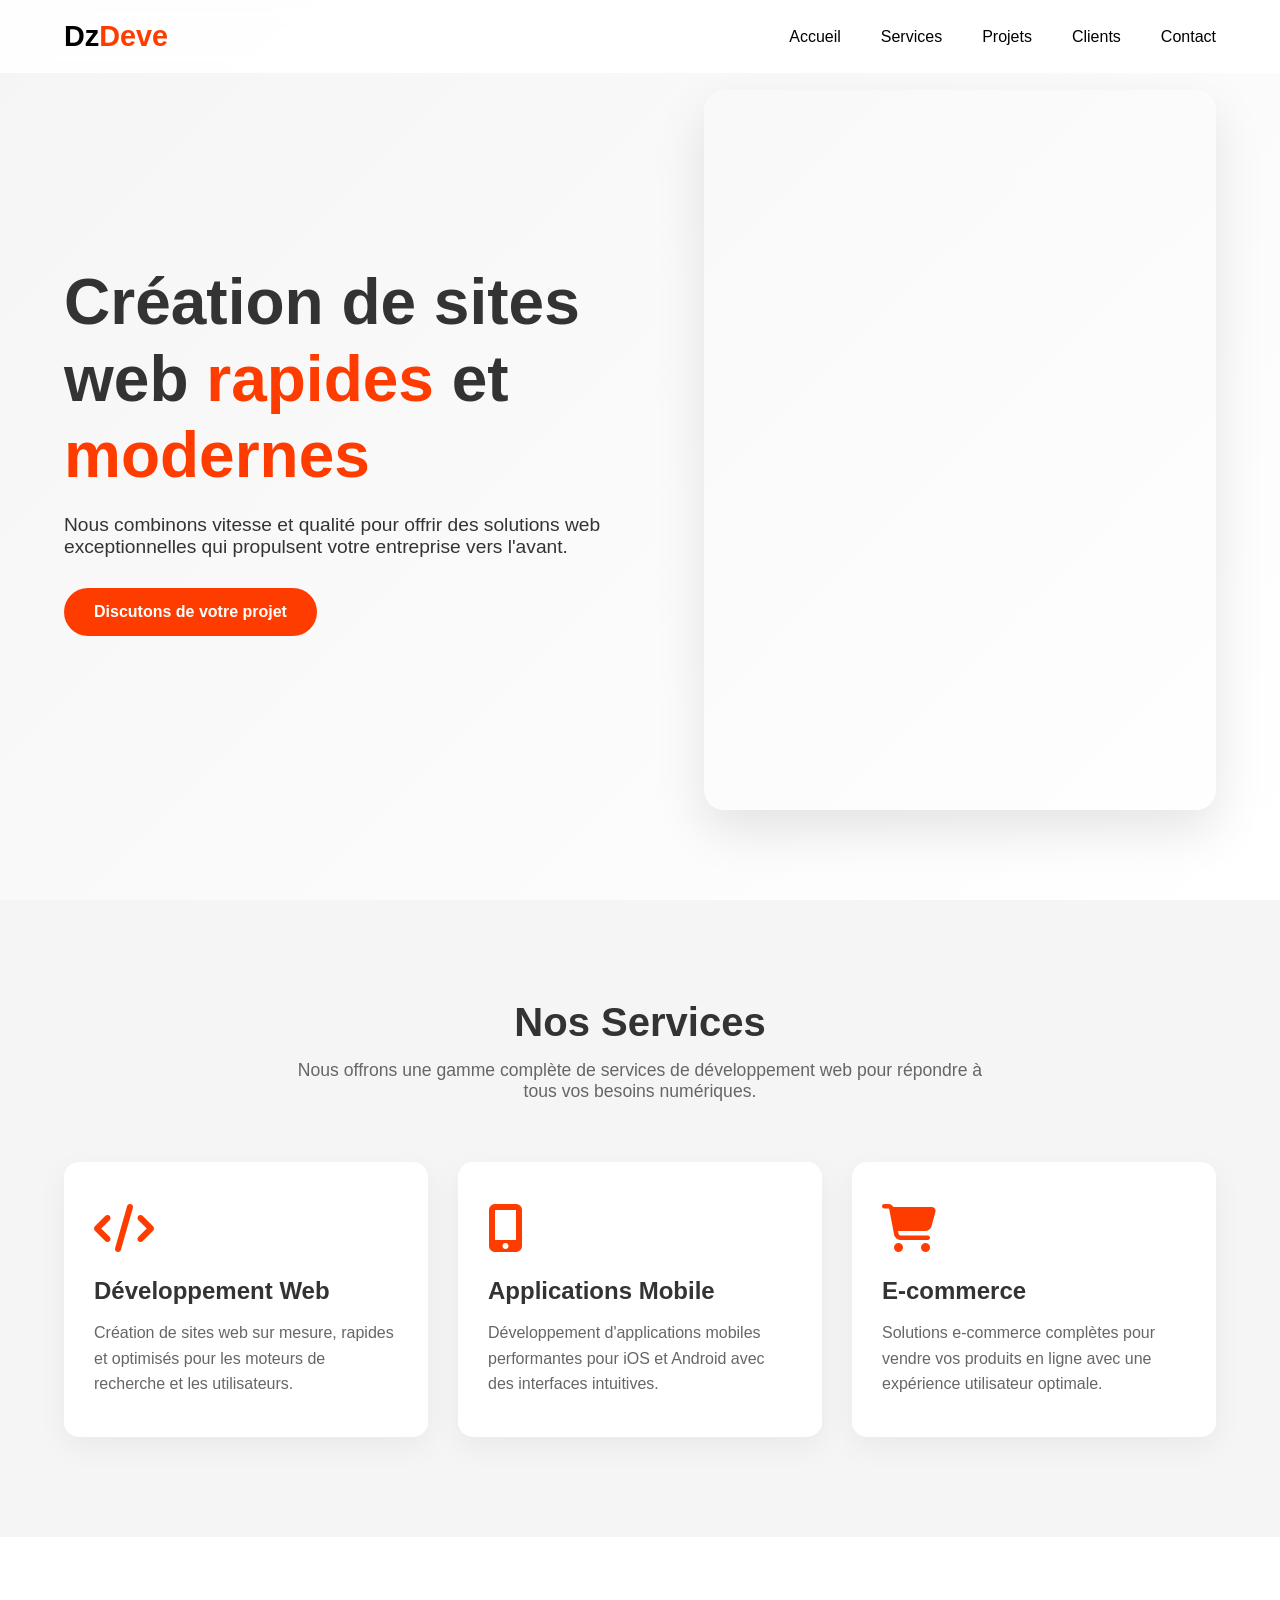
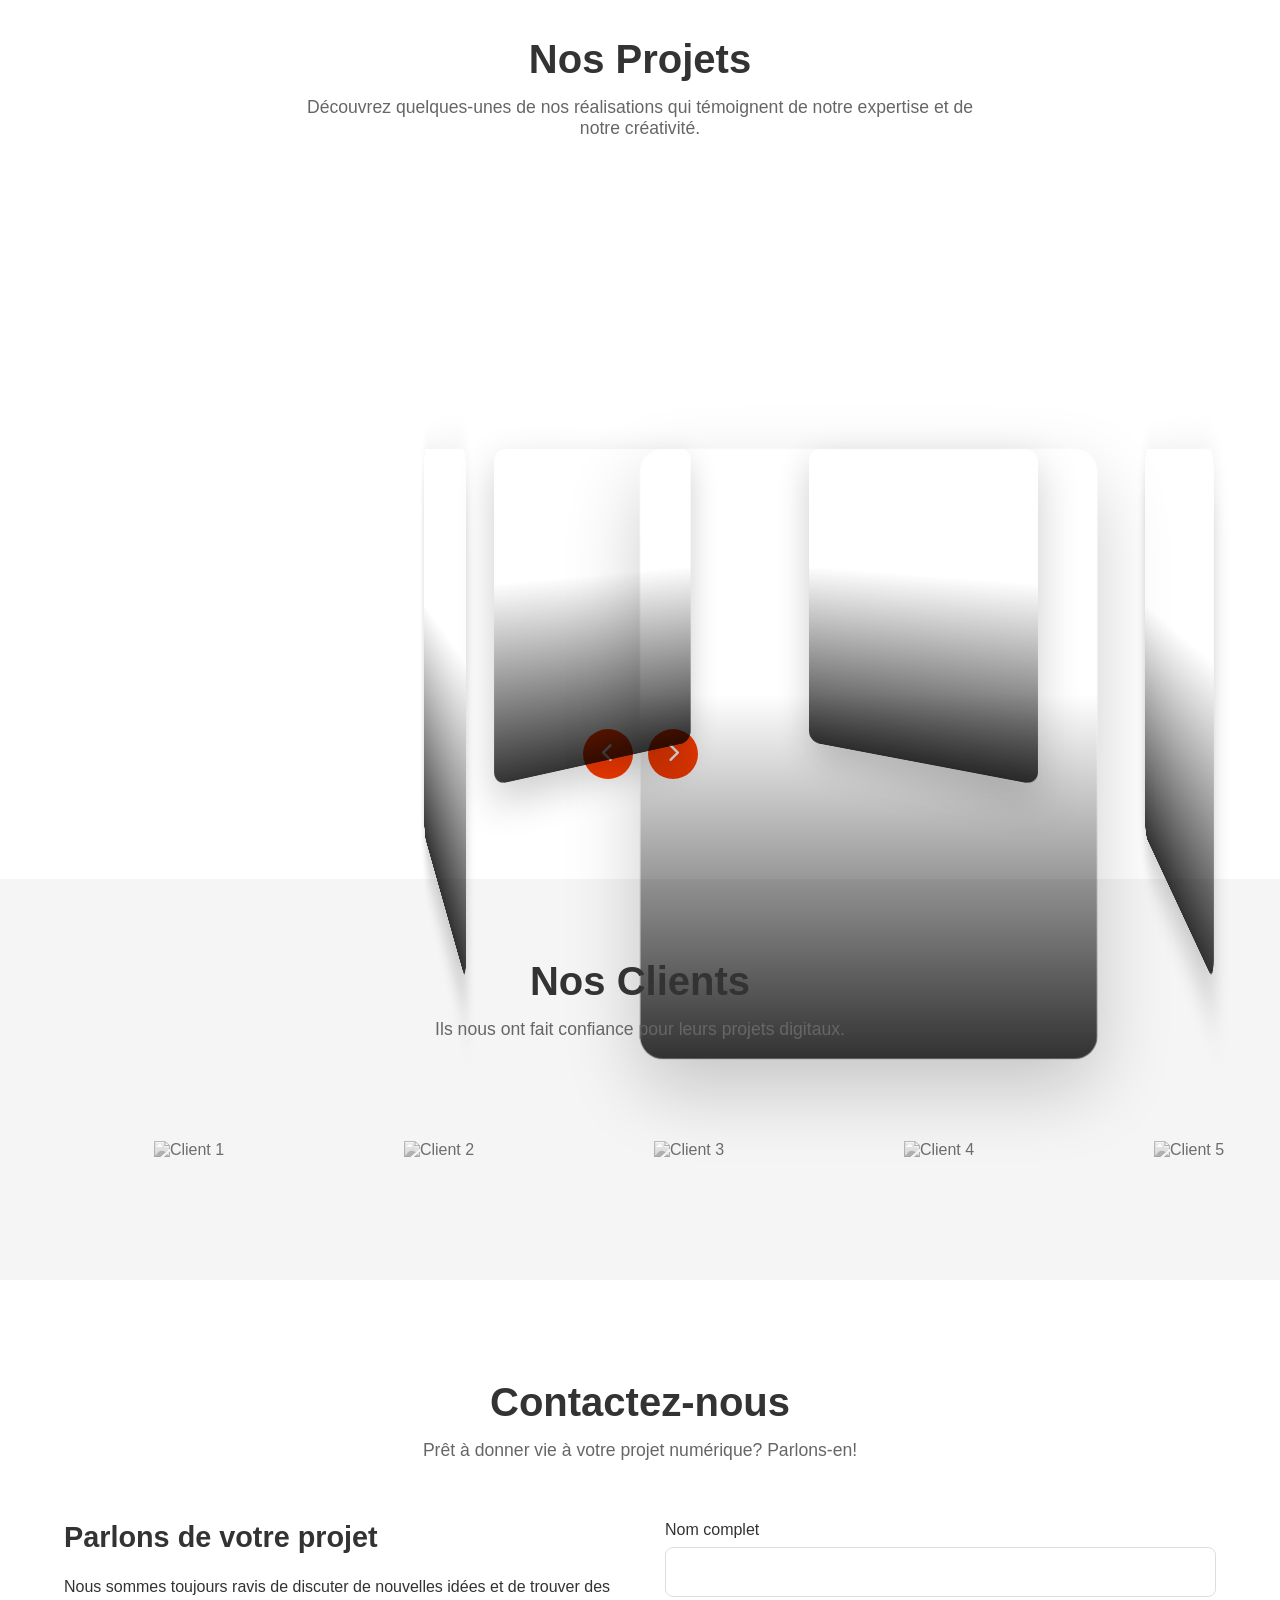
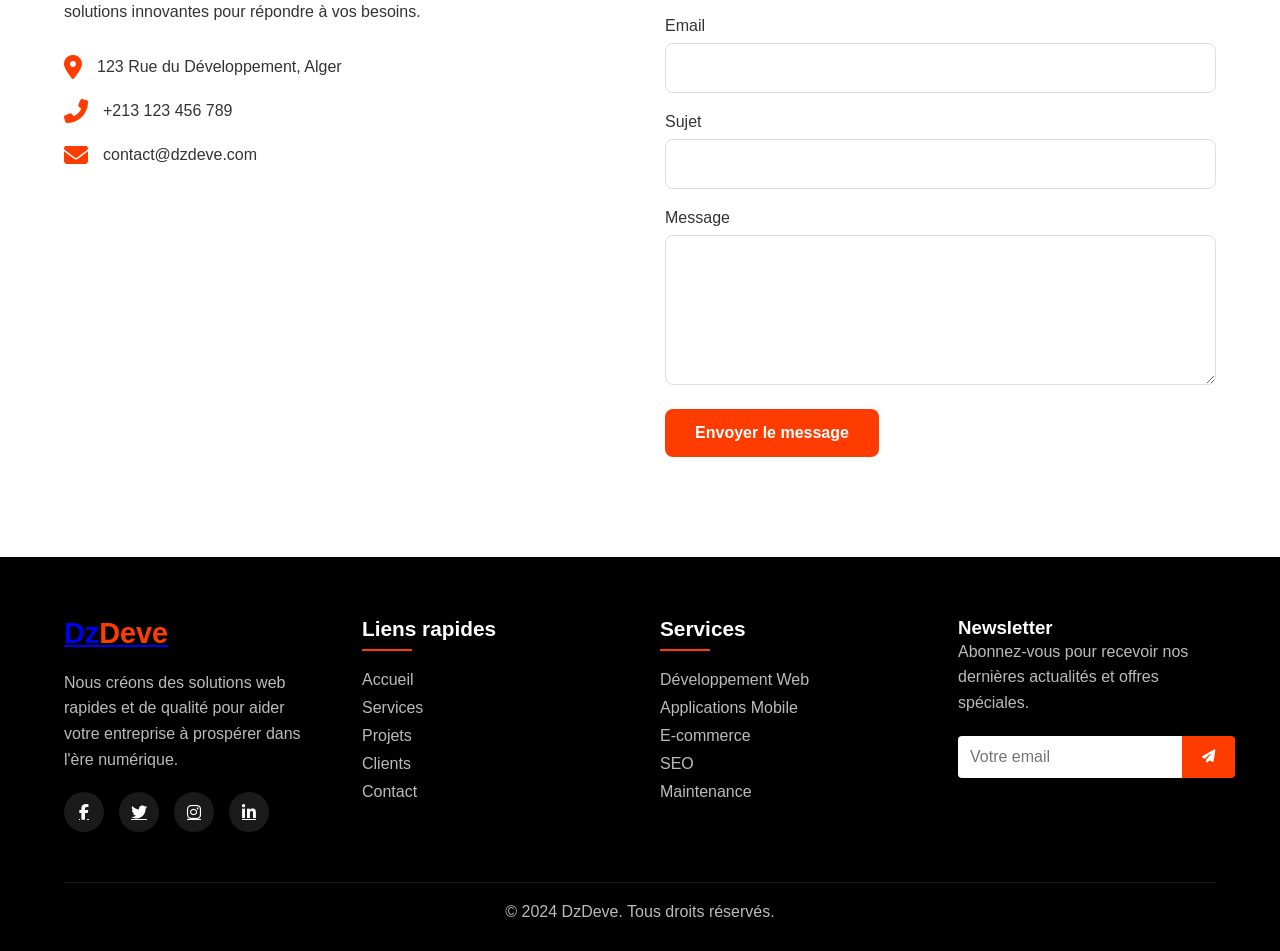
==== dzdeve.html @ a49d26cd "push" ====
<!DOCTYPE html>
<html lang="fr">
<head>
    <meta charset="UTF-8">
    <meta name="viewport" content="width=device-width, initial-scale=1.0">
    <title>DzDeve - Développement Web Haut de Gamme</title>
    <link rel="stylesheet" href="https://cdnjs.cloudflare.com/ajax/libs/font-awesome/6.4.0/css/all.min.css">
    <style>
        :root {
            --primary: #000000;
            --secondary: #ffffff;
            --accent: #ff3c00;
            --text: #333333;
            --light-gray: #f5f5f5;
        }

        * {
            margin: 0;
            padding: 0;
            box-sizing: border-box;
            font-family: 'Segoe UI', Tahoma, Geneva, Verdana, sans-serif;
        }

        body {
            overflow-x: hidden;
            color: var(--text);
        }

        /* Header */
        header {
            position: fixed;
            top: 0;
            left: 0;
            width: 100%;
            padding: 20px 5%;
            display: flex;
            justify-content: space-between;
            align-items: center;
            z-index: 1000;
            background-color: rgba(255, 255, 255, 0.9);
            backdrop-filter: blur(10px);
            transition: all 0.5s ease;
        }

        header.scrolled {
            padding: 15px 5%;
            box-shadow: 0 5px 20px rgba(0, 0, 0, 0.1);
        }

        .logo {
            display: flex;
            align-items: center;
            font-size: 1.8rem;
            font-weight: 700;
            color: var(--primary);
            text-decoration: none;
        }

        .logo span {
            color: var(--accent);
        }

        .nav-links {
            display: flex;
            gap: 40px;
        }

        .nav-links a {
            color: var(--primary);
            text-decoration: none;
            font-weight: 500;
            position: relative;
            transition: all 0.3s ease;
        }

        .nav-links a::after {
            content: '';
            position: absolute;
            bottom: -5px;
            left: 0;
            width: 0;
            height: 2px;
            background-color: var(--accent);
            transition: width 0.3s ease;
        }

        .nav-links a:hover::after {
            width: 100%;
        }

        .menu-toggle {
            display: none;
            cursor: pointer;
            font-size: 1.5rem;
        }

        /* Hero Section */
        .hero {
            height: 100vh;
            display: flex;
            align-items: center;
            padding: 0 5%;
            background: linear-gradient(135deg, #f5f5f5 0%, #ffffff 100%);
            position: relative;
            overflow: hidden;
        }

        .hero-content {
            width: 50%;
            z-index: 2;
        }

        .hero h1 {
            font-size: 4rem;
            margin-bottom: 20px;
            line-height: 1.2;
            opacity: 0;
            transform: translateY(50px);
            animation: fadeInUp 1s forwards 0.5s;
        }

        .hero h1 span {
            color: var(--accent);
        }

        .hero p {
            font-size: 1.2rem;
            margin-bottom: 30px;
            opacity: 0;
            transform: translateY(50px);
            animation: fadeInUp 1s forwards 0.8s;
        }

        .cta-button {
            display: inline-block;
            padding: 15px 30px;
            background-color: var(--accent);
            color: white;
            text-decoration: none;
            font-weight: 600;
            border-radius: 30px;
            transition: all 0.3s ease;
            opacity: 0;
            transform: translateY(50px);
            animation: fadeInUp 1s forwards 1.1s;
        }

        .cta-button:hover {
            transform: translateY(-5px);
            box-shadow: 0 10px 20px rgba(255, 60, 0, 0.3);
        }

        .hero-image {
            position: absolute;
            right: 5%;
            width: 40%;
            height: 80%;
            background-image: url('https://images.unsplash.com/photo-1551288049-bebda4e38f71?ixlib=rb-4.0.3&ixid=M3wxMjA3fDB8MHxwaG90by1wYWdlfHx8fGVufDB8fHx8fA%3D%3D&auto=format&fit=crop&w=1470&q=80');
            background-size: cover;
            background-position: center;
            border-radius: 20px;
            box-shadow: 0 20px 50px rgba(0, 0, 0, 0.1);
            opacity: 0;
            transform: translateX(100px);
            animation: fadeInRight 1s forwards 1s;
        }

        /* Services Section */
        .services {
            padding: 100px 5%;
            background-color: var(--light-gray);
        }

        .section-title {
            text-align: center;
            margin-bottom: 60px;
            opacity: 0;
            transform: translateY(50px);
            animation: fadeInUp 1s forwards;
        }

        .section-title h2 {
            font-size: 2.5rem;
            margin-bottom: 15px;
        }

        .section-title p {
            font-size: 1.1rem;
            color: #666;
            max-width: 700px;
            margin: 0 auto;
        }

        .services-grid {
            display: grid;
            grid-template-columns: repeat(auto-fit, minmax(300px, 1fr));
            gap: 30px;
        }

        .service-card {
            background-color: white;
            padding: 40px 30px;
            border-radius: 15px;
            box-shadow: 0 10px 30px rgba(0, 0, 0, 0.05);
            transition: all 0.5s ease;
            opacity: 0;
            transform: translateY(50px);
        }

        .service-card:nth-child(1) { animation: fadeInUp 1s forwards 0.2s; }
        .service-card:nth-child(2) { animation: fadeInUp 1s forwards 0.4s; }
        .service-card:nth-child(3) { animation: fadeInUp 1s forwards 0.6s; }

        .service-card:hover {
            transform: translateY(-10px);
            box-shadow: 0 15px 40px rgba(0, 0, 0, 0.1);
        }

        .service-icon {
            font-size: 3rem;
            color: var(--accent);
            margin-bottom: 20px;
        }

        .service-card h3 {
            font-size: 1.5rem;
            margin-bottom: 15px;
        }

        .service-card p {
            color: #666;
            line-height: 1.6;
        }

        /* Projects Section */
        .projects {
            padding: 100px 5%;
            background-color: white;
        }

        .carousel-container {
            position: relative;
            width: 100%;
            height: 500px;
            perspective: 1000px;
            margin: 0 auto;
        }

        .carousel {
            position: relative;
            width: 100%;
            height: 100%;
            transform-style: preserve-3d;
            transition: transform 1s;
        }

        .carousel-item {
            position: absolute;
            width: 300px;
            height: 400px;
            left: 50%;
            top: 50%;
            transform: translate(-50%, -50%);
            transition: all 0.5s ease;
            background-size: cover;
            background-position: center;
            border-radius: 15px;
            box-shadow: 0 20px 50px rgba(0, 0, 0, 0.2);
            display: flex;
            align-items: flex-end;
            overflow: hidden;
        }

        .carousel-item::before {
            content: '';
            position: absolute;
            bottom: 0;
            left: 0;
            width: 100%;
            height: 60%;
            background: linear-gradient(to top, rgba(0,0,0,0.8), transparent);
        }

        .carousel-item-content {
            padding: 20px;
            color: white;
            transform: translateY(100px);
            transition: all 0.5s ease;
            z-index: 2;
        }

        .carousel-item:hover .carousel-item-content {
            transform: translateY(0);
        }

        .carousel-item h3 {
            font-size: 1.5rem;
            margin-bottom: 10px;
        }

        .carousel-item p {
            font-size: 0.9rem;
            opacity: 0;
            transition: all 0.5s ease;
            max-height: 0;
            overflow: hidden;
        }

        .carousel-item:hover p {
            opacity: 1;
            max-height: 100px;
        }

        .carousel-nav {
            display: flex;
            justify-content: center;
            margin-top: 30px;
            gap: 15px;
        }

        .carousel-nav button {
            width: 50px;
            height: 50px;
            border-radius: 50%;
            border: none;
            background-color: var(--accent);
            color: white;
            font-size: 1.2rem;
            cursor: pointer;
            transition: all 0.3s ease;
        }

        .carousel-nav button:hover {
            transform: scale(1.1);
        }

        /* Clients Section */
        .clients {
            padding: 80px 5%;
            background-color: var(--light-gray);
            overflow: hidden;
        }

        .client-slider {
            display: flex;
            animation: slide 30s linear infinite;
            width: calc(250px * 14);
        }

        .client-slider:hover {
            animation-play-state: paused;
        }

        .client-logo {
            width: 200px;
            height: 100px;
            margin: 0 25px;
            display: flex;
            align-items: center;
            justify-content: center;
            filter: grayscale(100%);
            opacity: 0.7;
            transition: all 0.3s ease;
        }

        .client-logo:hover {
            filter: grayscale(0%);
            opacity: 1;
            transform: scale(1.1);
        }

        .client-logo img {
            max-width: 100%;
            max-height: 100%;
        }

        /* Contact Section */
        .contact {
            padding: 100px 5%;
            background-color: white;
        }

        .contact-container {
            display: grid;
            grid-template-columns: repeat(auto-fit, minmax(300px, 1fr));
            gap: 50px;
            max-width: 1200px;
            margin: 0 auto;
        }

        .contact-info {
            opacity: 0;
            transform: translateX(-50px);
            animation: fadeInLeft 1s forwards;
        }

        .contact-info h3 {
            font-size: 1.8rem;
            margin-bottom: 20px;
        }

        .contact-info p {
            margin-bottom: 30px;
            line-height: 1.6;
        }

        .contact-details {
            display: flex;
            flex-direction: column;
            gap: 20px;
        }

        .contact-detail {
            display: flex;
            align-items: center;
            gap: 15px;
        }

        .contact-detail i {
            font-size: 1.5rem;
            color: var(--accent);
        }

        .contact-form {
            opacity: 0;
            transform: translateX(50px);
            animation: fadeInRight 1s forwards;
        }

        .form-group {
            margin-bottom: 20px;
        }

        .form-group label {
            display: block;
            margin-bottom: 8px;
            font-weight: 500;
        }

        .form-group input,
        .form-group textarea {
            width: 100%;
            padding: 15px;
            border: 1px solid #ddd;
            border-radius: 8px;
            font-size: 1rem;
            transition: all 0.3s ease;
        }

        .form-group input:focus,
        .form-group textarea:focus {
            border-color: var(--accent);
            outline: none;
            box-shadow: 0 0 0 3px rgba(255, 60, 0, 0.1);
        }

        .form-group textarea {
            resize: vertical;
            min-height: 150px;
        }

        .submit-btn {
            background-color: var(--accent);
            color: white;
            border: none;
            padding: 15px 30px;
            font-size: 1rem;
            font-weight: 600;
            border-radius: 8px;
            cursor: pointer;
            transition: all 0.3s ease;
        }

        .submit-btn:hover {
            background-color: #e03500;
            transform: translateY(-3px);
            box-shadow: 0 10px 20px rgba(255, 60, 0, 0.2);
        }

        /* Footer */
        footer {
            background-color: var(--primary);
            color: white;
            padding: 60px 5% 30px;
        }

        .footer-container {
            display: grid;
            grid-template-columns: repeat(auto-fit, minmax(200px, 1fr));
            gap: 40px;
            max-width: 1200px;
            margin: 0 auto;
        }

        .footer-logo {
            font-size: 1.8rem;
            font-weight: 700;
            margin-bottom: 20px;
            display: inline-block;
        }

        .footer-logo span {
            color: var(--accent);
        }

        .footer-about p {
            margin-bottom: 20px;
            line-height: 1.6;
            color: #bbb;
        }

        .social-links {
            display: flex;
            gap: 15px;
        }

        .social-links a {
            display: flex;
            align-items: center;
            justify-content: center;
            width: 40px;
            height: 40px;
            border-radius: 50%;
            background-color: rgba(255, 255, 255, 0.1);
            color: white;
            transition: all 0.3s ease;
        }

        .social-links a:hover {
            background-color: var(--accent);
            transform: translateY(-5px);
        }

        .footer-links h3 {
            font-size: 1.3rem;
            margin-bottom: 20px;
            position: relative;
            padding-bottom: 10px;
        }

        .footer-links h3::after {
            content: '';
            position: absolute;
            bottom: 0;
            left: 0;
            width: 50px;
            height: 2px;
            background-color: var(--accent);
        }

        .footer-links ul {
            list-style: none;
        }

        .footer-links li {
            margin-bottom: 10px;
        }

        .footer-links a {
            color: #bbb;
            text-decoration: none;
            transition: all 0.3s ease;
        }

        .footer-links a:hover {
            color: var(--accent);
            padding-left: 5px;
        }

        .footer-newsletter p {
            color: #bbb;
            margin-bottom: 20px;
            line-height: 1.6;
        }

        .newsletter-form {
            display: flex;
        }

        .newsletter-form input {
            flex: 1;
            padding: 12px;
            border: none;
            border-radius: 4px 0 0 4px;
            font-size: 1rem;
        }

        .newsletter-form button {
            padding: 0 20px;
            background-color: var(--accent);
            color: white;
            border: none;
            border-radius: 0 4px 4px 0;
            cursor: pointer;
            transition: all 0.3s ease;
        }

        .newsletter-form button:hover {
            background-color: #e03500;
        }

        .copyright {
            text-align: center;
            margin-top: 50px;
            padding-top: 20px;
            border-top: 1px solid rgba(255, 255, 255, 0.1);
            color: #bbb;
        }

        /* Animations */
        @keyframes fadeInUp {
            from {
                opacity: 0;
                transform: translateY(50px);
            }
            to {
                opacity: 1;
                transform: translateY(0);
            }
        }

        @keyframes fadeInLeft {
            from {
                opacity: 0;
                transform: translateX(-50px);
            }
            to {
                opacity: 1;
                transform: translateX(0);
            }
        }

        @keyframes fadeInRight {
            from {
                opacity: 0;
                transform: translateX(50px);
            }
            to {
                opacity: 1;
                transform: translateX(0);
            }
        }

        @keyframes slide {
            0% {
                transform: translateX(0);
            }
            100% {
                transform: translateX(calc(-250px * 7));
            }
        }

        /* Responsive */
        @media (max-width: 992px) {
            .hero-content {
                width: 60%;
            }

            .hero-image {
                width: 35%;
            }

            .hero h1 {
                font-size: 3rem;
            }
        }

        @media (max-width: 768px) {
            .menu-toggle {
                display: block;
            }

            .nav-links {
                position: fixed;
                top: 80px;
                left: -100%;
                width: 100%;
                height: calc(100vh - 80px);
                background-color: white;
                flex-direction: column;
                align-items: center;
                justify-content: center;
                gap: 30px;
                transition: all 0.5s ease;
            }

            .nav-links.active {
                left: 0;
            }

            .hero {
                flex-direction: column;
                text-align: center;
                padding-top: 120px;
            }

            .hero-content {
                width: 100%;
                margin-bottom: 50px;
            }

            .hero-image {
                position: relative;
                right: auto;
                width: 100%;
                height: 300px;
            }

            .hero h1 {
                font-size: 2.5rem;
            }

            .carousel-container {
                height: 400px;
            }

            .carousel-item {
                width: 250px;
                height: 350px;
            }
        }

        @media (max-width: 576px) {
            .hero h1 {
                font-size: 2rem;
            }

            .section-title h2 {
                font-size: 2rem;
            }

            .carousel-container {
                height: 350px;
            }

            .carousel-item {
                width: 200px;
                height: 300px;
            }
        }
    </style>
</head>
<body>
    <!-- Header -->
    <header id="header">
        <a href="#" class="logo">Dz<span>Deve</span></a>
        <div class="menu-toggle">
            <i class="fas fa-bars"></i>
        </div>
        <nav class="nav-links">
            <a href="#home">Accueil</a>
            <a href="#services">Services</a>
            <a href="#projects">Projets</a>
            <a href="#clients">Clients</a>
            <a href="#contact">Contact</a>
        </nav>
    </header>

    <!-- Hero Section -->
    <section class="hero" id="home">
        <div class="hero-content">
            <h1>Création de sites web <span>rapides</span> et <span>modernes</span></h1>
            <p>Nous combinons vitesse et qualité pour offrir des solutions web exceptionnelles qui propulsent votre entreprise vers l'avant.</p>
            <a href="#contact" class="cta-button">Discutons de votre projet</a>
        </div>
        <div class="hero-image"></div>
    </section>

    <!-- Services Section -->
    <section class="services" id="services">
        <div class="section-title">
            <h2>Nos Services</h2>
            <p>Nous offrons une gamme complète de services de développement web pour répondre à tous vos besoins numériques.</p>
        </div>
        <div class="services-grid">
            <div class="service-card">
                <div class="service-icon">
                    <i class="fas fa-code"></i>
                </div>
                <h3>Développement Web</h3>
                <p>Création de sites web sur mesure, rapides et optimisés pour les moteurs de recherche et les utilisateurs.</p>
            </div>
            <div class="service-card">
                <div class="service-icon">
                    <i class="fas fa-mobile-alt"></i>
                </div>
                <h3>Applications Mobile</h3>
                <p>Développement d'applications mobiles performantes pour iOS et Android avec des interfaces intuitives.</p>
            </div>
            <div class="service-card">
                <div class="service-icon">
                    <i class="fas fa-shopping-cart"></i>
                </div>
                <h3>E-commerce</h3>
                <p>Solutions e-commerce complètes pour vendre vos produits en ligne avec une expérience utilisateur optimale.</p>
            </div>
        </div>
    </section>

    <!-- Projects Section -->
    <section class="projects" id="projects">
        <div class="section-title">
            <h2>Nos Projets</h2>
            <p>Découvrez quelques-unes de nos réalisations qui témoignent de notre expertise et de notre créativité.</p>
        </div>
        <div class="carousel-container">
            <div class="carousel" id="carousel">
                <div class="carousel-item" style="background-image: url('https://images.unsplash.com/photo-1547658719-da2b51169166?ixlib=rb-4.0.3&ixid=M3wxMjA3fDB8MHxwaG90by1wYWdlfHx8fGVufDB8fHx8fA%3D%3D&auto=format&fit=crop&w=1064&q=80');">
                    <div class="carousel-item-content">
                        <h3>Plateforme E-learning</h3>
                        <p>Une solution complète pour la formation en ligne avec des fonctionnalités avancées de suivi et d'interaction.</p>
                    </div>
                </div>
                <div class="carousel-item" style="background-image: url('https://images.unsplash.com/photo-1551434678-e076c223a692?ixlib=rb-4.0.3&ixid=M3wxMjA3fDB8MHxwaG90by1wYWdlfHx8fGVufDB8fHx8fA%3D%3D&auto=format&fit=crop&w=1470&q=80');">
                    <div class="carousel-item-content">
                        <h3>Application de Gestion</h3>
                        <p>Système de gestion d'entreprise complet avec tableau de bord analytique en temps réel.</p>
                    </div>
                </div>
                <div class="carousel-item" style="background-image: url('https://images.unsplash.com/photo-1467232004584-a241de8bcf5d?ixlib=rb-4.0.3&ixid=M3wxMjA3fDB8MHxwaG90by1wYWdlfHx8fGVufDB8fHx8fA%3D%3D&auto=format&fit=crop&w=1469&q=80');">
                    <div class="carousel-item-content">
                        <h3>Site E-commerce</h3>
                        <p>Boutique en ligne haute performance avec système de paiement sécurisé et gestion des stocks.</p>
                    </div>
                </div>
                <div class="carousel-item" style="background-image: url('https://images.unsplash.com/photo-1559028012-481c04fa702d?ixlib=rb-4.0.3&ixid=M3wxMjA3fDB8MHxwaG90by1wYWdlfHx8fGVufDB8fHx8fA%3D%3D&auto=format&fit=crop&w=1136&q=80');">
                    <div class="carousel-item-content">
                        <h3>Portfolio Artistique</h3>
                        <p>Galerie en ligne interactive pour présenter des œuvres d'art avec une expérience utilisateur immersive.</p>
                    </div>
                </div>
                <div class="carousel-item" style="background-image: url('https://images.unsplash.com/photo-1522071820081-009f0129c71c?ixlib=rb-4.0.3&ixid=M3wxMjA3fDB8MHxwaG90by1wYWdlfHx8fGVufDB8fHx8fA%3D%3D&auto=format&fit=crop&w=1470&q=80');">
                    <div class="carousel-item-content">
                        <h3>Site Corporate</h3>
                        <p>Présentation professionnelle d'une entreprise avec mise en avant des services et des réalisations.</p>
                    </div>
                </div>
            </div>
        </div>
        <div class="carousel-nav">
            <button id="prev-btn"><i class="fas fa-chevron-left"></i></button>
            <button id="next-btn"><i class="fas fa-chevron-right"></i></button>
        </div>
    </section>

    <!-- Clients Section -->
    <section class="clients" id="clients">
        <div class="section-title">
            <h2>Nos Clients</h2>
            <p>Ils nous ont fait confiance pour leurs projets digitaux.</p>
        </div>
        <div class="client-slider">
            <div class="client-logo">
                <img src="https://via.placeholder.com/150x60?text=Client+1" alt="Client 1">
            </div>
            <div class="client-logo">
                <img src="https://via.placeholder.com/150x60?text=Client+2" alt="Client 2">
            </div>
            <div class="client-logo">
                <img src="https://via.placeholder.com/150x60?text=Client+3" alt="Client 3">
            </div>
            <div class="client-logo">
                <img src="https://via.placeholder.com/150x60?text=Client+4" alt="Client 4">
            </div>
            <div class="client-logo">
                <img src="https://via.placeholder.com/150x60?text=Client+5" alt="Client 5">
            </div>
            <div class="client-logo">
                <img src="https://via.placeholder.com/150x60?text=Client+6" alt="Client 6">
            </div>
            <div class="client-logo">
                <img src="https://via.placeholder.com/150x60?text=Client+7" alt="Client 7">
            </div>
            <div class="client-logo">
                <img src="https://via.placeholder.com/150x60?text=Client+8" alt="Client 8">
            </div>
            <div class="client-logo">
                <img src="https://via.placeholder.com/150x60?text=Client+9" alt="Client 9">
            </div>
            <div class="client-logo">
                <img src="https://via.placeholder.com/150x60?text=Client+10" alt="Client 10">
            </div>
            <div class="client-logo">
                <img src="https://via.placeholder.com/150x60?text=Client+11" alt="Client 11">
            </div>
            <div class="client-logo">
                <img src="https://via.placeholder.com/150x60?text=Client+12" alt="Client 12">
            </div>
            <div class="client-logo">
                <img src="https://via.placeholder.com/150x60?text=Client+13" alt="Client 13">
            </div>
            <div class="client-logo">
                <img src="https://via.placeholder.com/150x60?text=Client+14" alt="Client 14">
            </div>
        </div>
    </section>

    <!-- Contact Section -->
    <section class="contact" id="contact">
        <div class="section-title">
            <h2>Contactez-nous</h2>
            <p>Prêt à donner vie à votre projet numérique? Parlons-en!</p>
        </div>
        <div class="contact-container">
            <div class="contact-info">
                <h3>Parlons de votre projet</h3>
                <p>Nous sommes toujours ravis de discuter de nouvelles idées et de trouver des solutions innovantes pour répondre à vos besoins.</p>
                <div class="contact-details">
                    <div class="contact-detail">
                        <i class="fas fa-map-marker-alt"></i>
                        <span>123 Rue du Développement, Alger</span>
                    </div>
                    <div class="contact-detail">
                        <i class="fas fa-phone-alt"></i>
                        <span>+213 123 456 789</span>
                    </div>
                    <div class="contact-detail">
                        <i class="fas fa-envelope"></i>
                        <span>contact@dzdeve.com</span>
                    </div>
                </div>
            </div>
            <div class="contact-form">
                <form>
                    <div class="form-group">
                        <label for="name">Nom complet</label>
                        <input type="text" id="name" required>
                    </div>
                    <div class="form-group">
                        <label for="email">Email</label>
                        <input type="email" id="email" required>
                    </div>
                    <div class="form-group">
                        <label for="subject">Sujet</label>
                        <input type="text" id="subject" required>
                    </div>
                    <div class="form-group">
                        <label for="message">Message</label>
                        <textarea id="message" required></textarea>
                    </div>
                    <button type="submit" class="submit-btn">Envoyer le message</button>
                </form>
            </div>
        </div>
    </section>

    <!-- Footer -->
    <footer>
        <div class="footer-container">
            <div class="footer-about">
                <a href="#" class="footer-logo">Dz<span>Deve</span></a>
                <p>Nous créons des solutions web rapides et de qualité pour aider votre entreprise à prospérer dans l'ère numérique.</p>
                <div class="social-links">
                    <a href="#"><i class="fab fa-facebook-f"></i></a>
                    <a href="#"><i class="fab fa-twitter"></i></a>
                    <a href="#"><i class="fab fa-instagram"></i></a>
                    <a href="#"><i class="fab fa-linkedin-in"></i></a>
                </div>
            </div>
            <div class="footer-links">
                <h3>Liens rapides</h3>
                <ul>
                    <li><a href="#home">Accueil</a></li>
                    <li><a href="#services">Services</a></li>
                    <li><a href="#projects">Projets</a></li>
                    <li><a href="#clients">Clients</a></li>
                    <li><a href="#contact">Contact</a></li>
                </ul>
            </div>
            <div class="footer-links">
                <h3>Services</h3>
                <ul>
                    <li><a href="#">Développement Web</a></li>
                    <li><a href="#">Applications Mobile</a></li>
                    <li><a href="#">E-commerce</a></li>
                    <li><a href="#">SEO</a></li>
                    <li><a href="#">Maintenance</a></li>
                </ul>
            </div>
            <div class="footer-newsletter">
                <h3>Newsletter</h3>
                <p>Abonnez-vous pour recevoir nos dernières actualités et offres spéciales.</p>
                <form class="newsletter-form">
                    <input type="email" placeholder="Votre email">
                    <button type="submit"><i class="fas fa-paper-plane"></i></button>
                </form>
            </div>
        </div>
        <div class="copyright">
            <p>&copy; 2024 DzDeve. Tous droits réservés.</p>
        </div>
    </footer>

    <script>
        // Header scroll effect
        window.addEventListener('scroll', function() {
            const header = document.getElementById('header');
            if (window.scrollY > 50) {
                header.classList.add('scrolled');
            } else {
                header.classList.remove('scrolled');
            }
        });

        // Mobile menu toggle
        const menuToggle = document.querySelector('.menu-toggle');
        const navLinks = document.querySelector('.nav-links');

        menuToggle.addEventListener('click', function() {
            navLinks.classList.toggle('active');
        });

        // Close mobile menu when clicking a link
        document.querySelectorAll('.nav-links a').forEach(link => {
            link.addEventListener('click', function() {
                navLinks.classList.remove('active');
            });
        });

        // Carousel functionality
        const carousel = document.getElementById('carousel');
        const prevBtn = document.getElementById('prev-btn');
        const nextBtn = document.getElementById('next-btn');
        const items = document.querySelectorAll('.carousel-item');
        
        let currentIndex = 0;
        const itemCount = items.length;
        const theta = 360 / itemCount;
        
        function setupCarousel() {
            const radius = Math.round((250) / Math.tan(Math.PI / itemCount));
            
            for (let i = 0; i < itemCount; i++) {
                const item = items[i];
                const angle = theta * i;
                
                item.style.transform = `rotateY(${angle}deg) translateZ(${radius}px)`;
            }
        }
        
        function rotateCarousel(direction) {
            if (direction === 'next') {
                currentIndex++;
            } else {
                currentIndex--;
            }
            
            carousel.style.transform = `rotateY(${currentIndex * -theta}deg)`;
        }
        
        prevBtn.addEventListener('click', function() {
            rotateCarousel('prev');
        });
        
        nextBtn.addEventListener('click', function() {
            rotateCarousel('next');
        });
        
        // Initialize carousel
        setupCarousel();

        // Animate elements when they come into view
    const animateOnScroll = function() {
        const elements = document.querySelectorAll('.service-card, .section-title, .contact-info, .contact-form');
        
        elements.forEach(element => {
            const elementPosition = element.getBoundingClientRect().top;
            const windowHeight = window.innerHeight;
            
            if (elementPosition < windowHeight - 100) {
                element.style.opacity = 1;
                element.style.transform = 'none';
            }
        });
    };
    // Run animation check on scroll and initial load
    window.addEventListener('scroll', animateOnScroll);
    window.addEventListener('load', animateOnScroll);

    // Smooth scrolling for anchor links
    document.querySelectorAll('a[href^="#"]').forEach(anchor => {
        anchor.addEventListener('click', function(e) {
            e.preventDefault();
            
            const targetId = this.getAttribute('href');
            const targetElement = document.querySelector(targetId);
            
            if (targetElement) {
                window.scrollTo({
                    top: targetElement.offsetTop - 80,
                    behavior: 'smooth'
                });
            }
        });
    });

    // Form submission handling
    const contactForm = document.querySelector('.contact-form form');
    if (contactForm) {
        contactForm.addEventListener('submit', function(e) {
            e.preventDefault();
            
            // Here you would typically send the form data to a server
            // For demonstration, we'll just show an alert
            alert('Merci pour votre message! Nous vous contacterons bientôt.');
            this.reset();
        });
    }

    // Newsletter form handling
    const newsletterForm = document.querySelector('.newsletter-form');
    if (newsletterForm) {
        newsletterForm.addEventListener('submit', function(e) {
            e.preventDefault();
            
            const emailInput = this.querySelector('input[type="email"]');
            if (emailInput.value) {
                alert('Merci pour votre inscription à notre newsletter!');
                emailInput.value = '';
            }
        });
    }
</script>
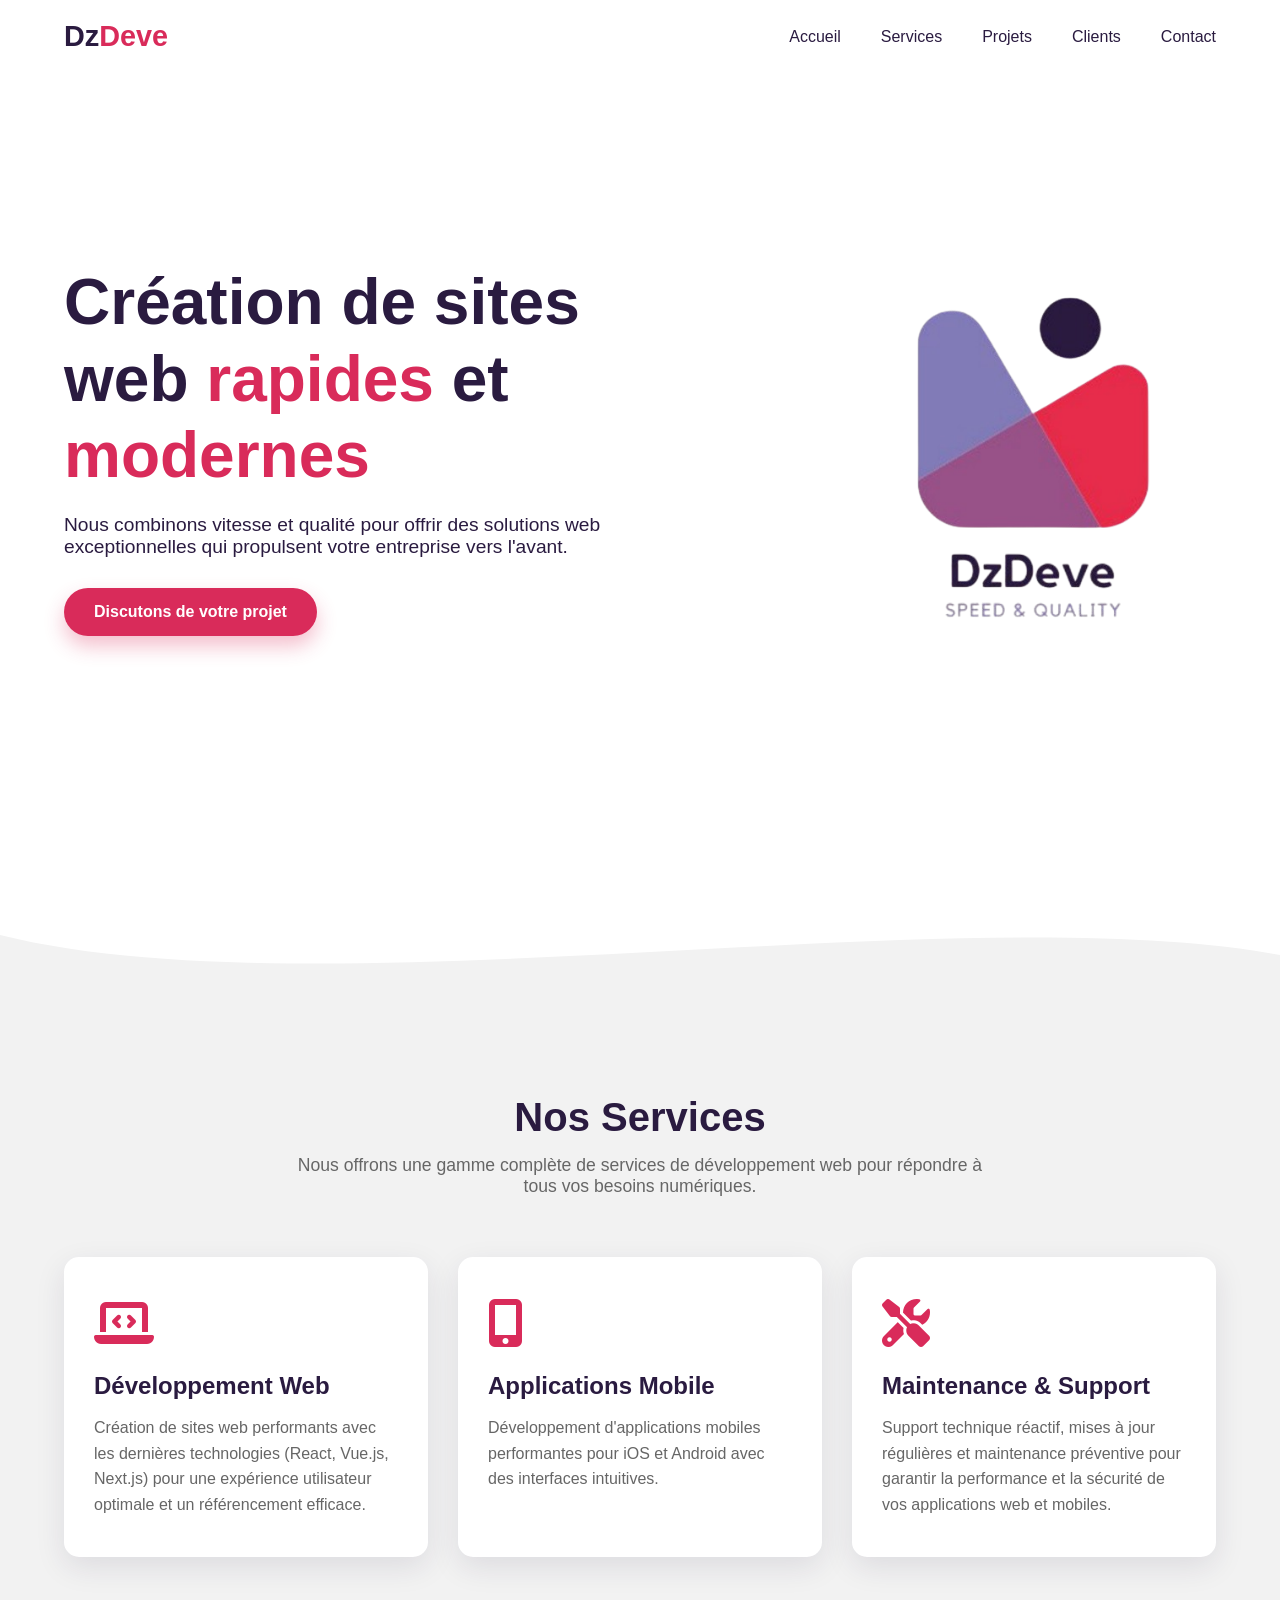
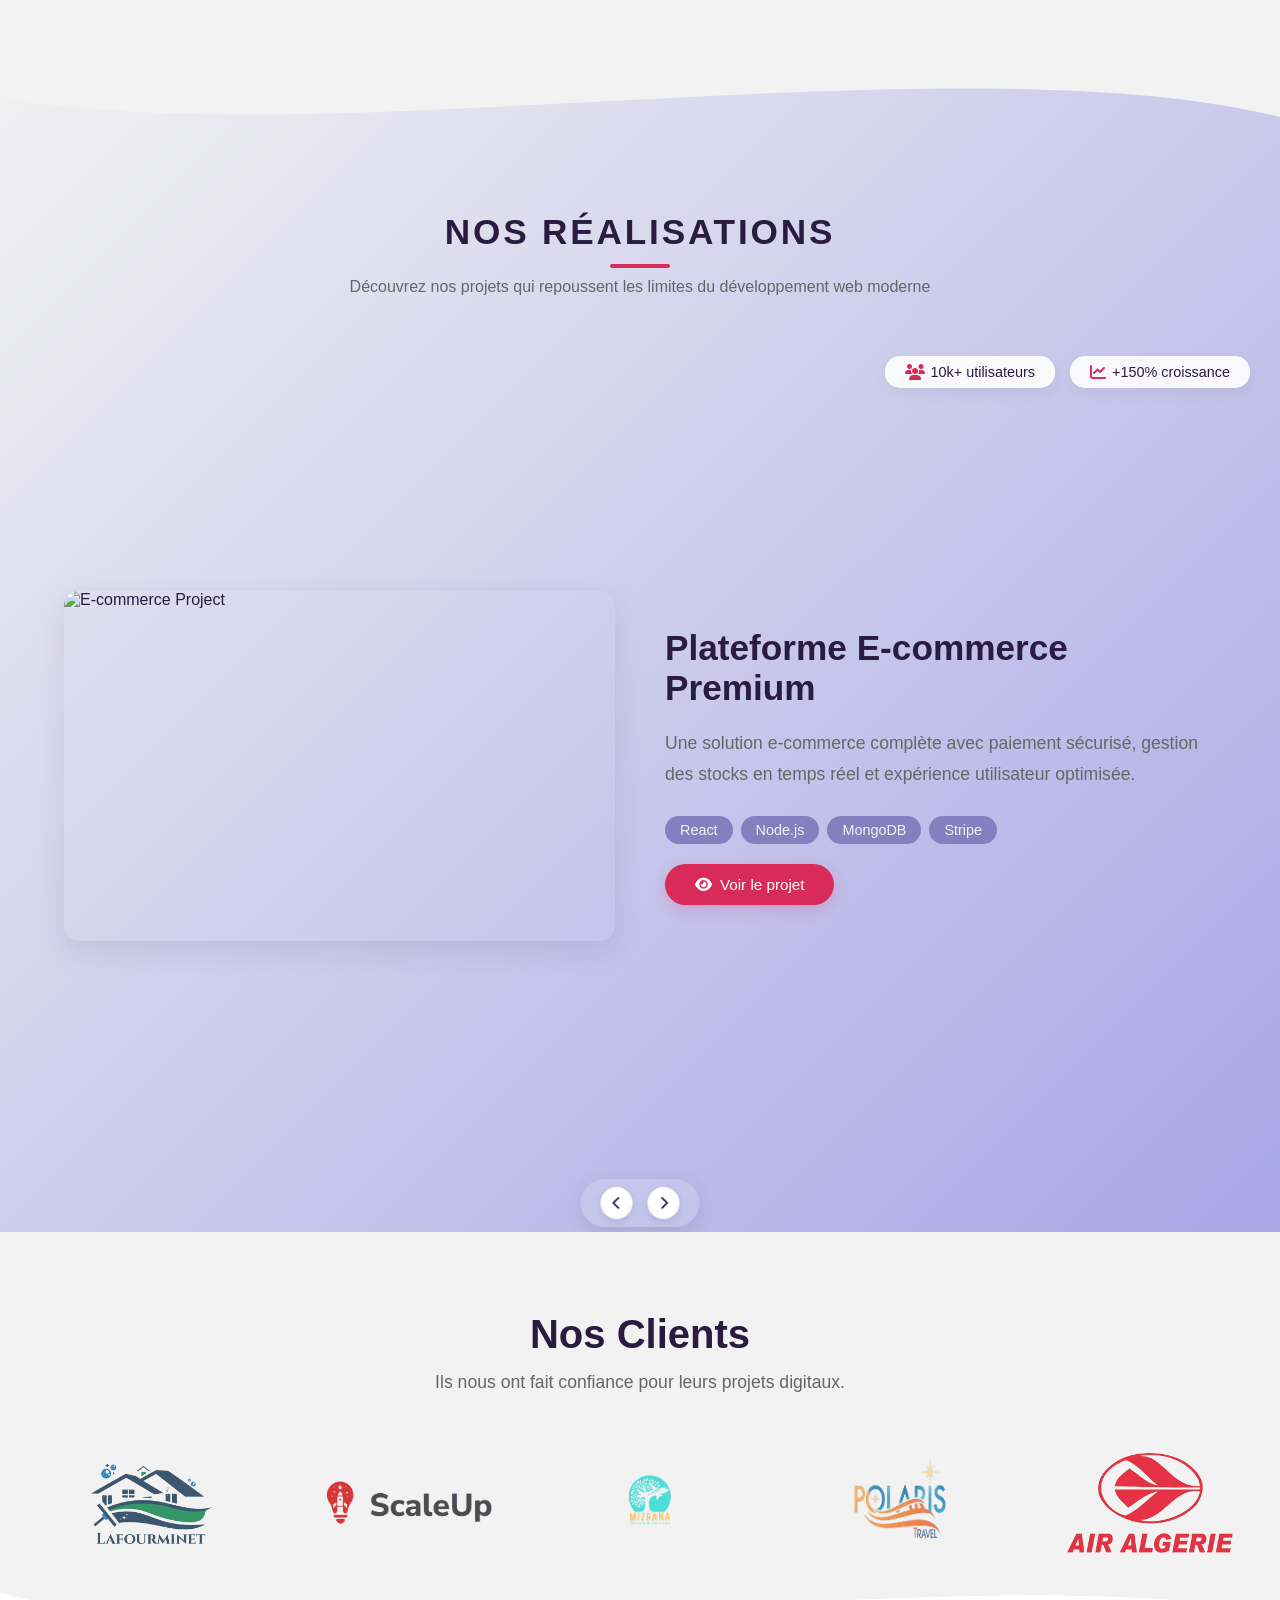
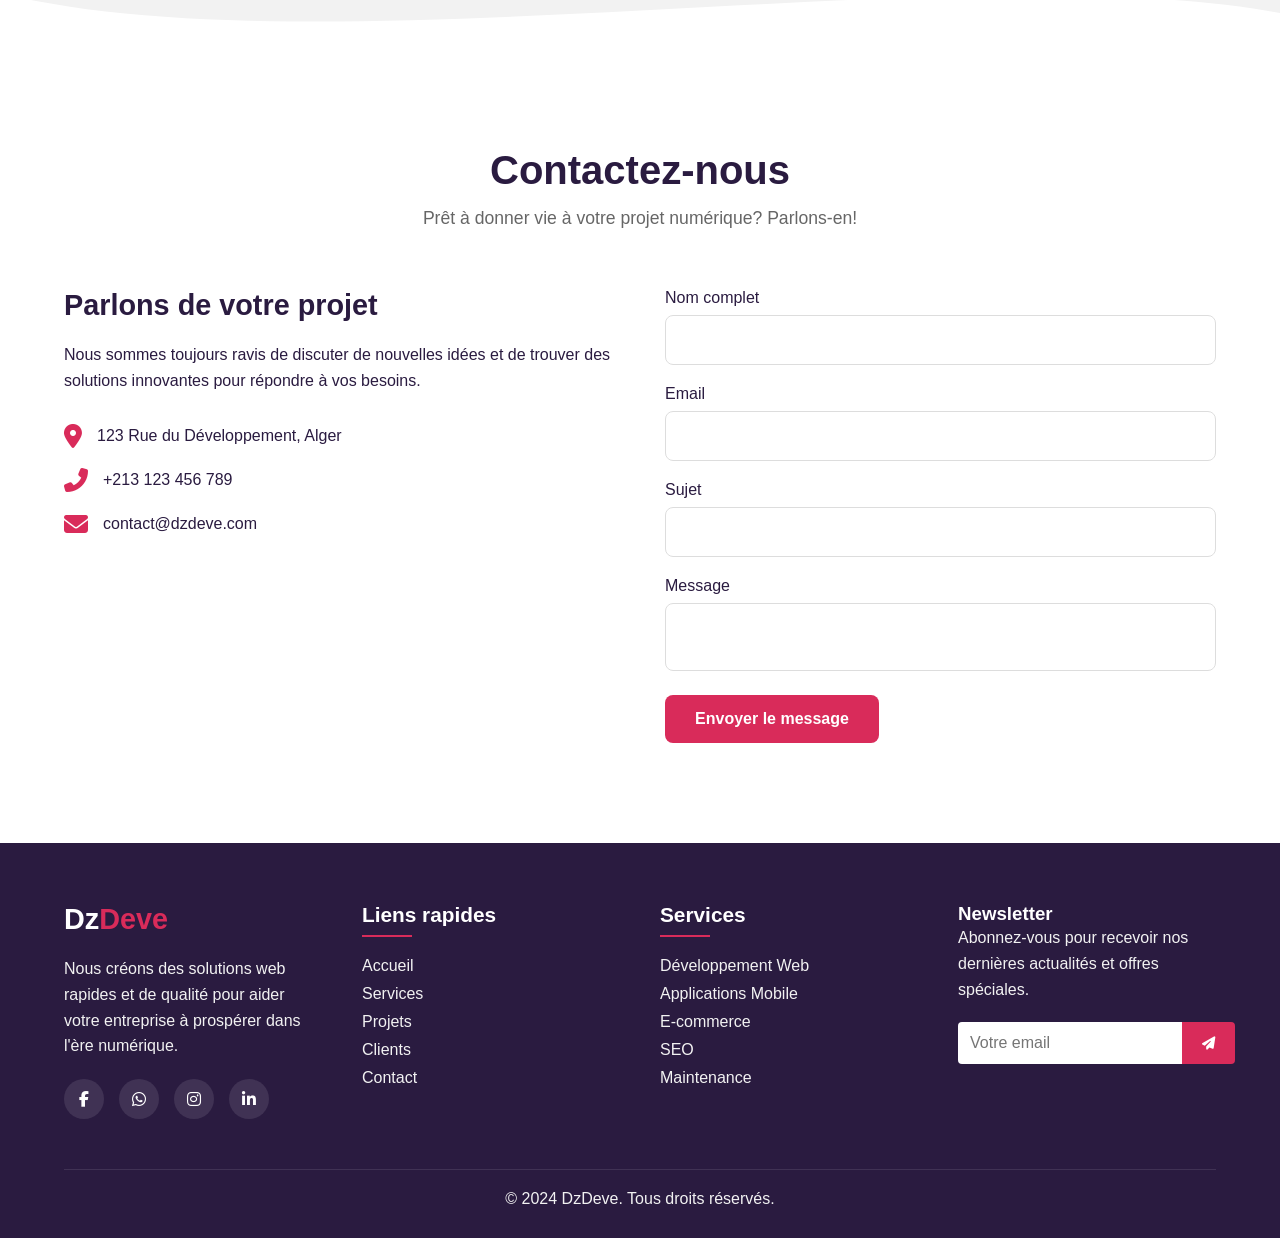
==== commit 1b960052: "push" ====
--- a/dzdeve.html
+++ b/dzdeve.html
@@ -7,11 +7,20 @@
     <link rel="stylesheet" href="https://cdnjs.cloudflare.com/ajax/libs/font-awesome/6.4.0/css/all.min.css">
     <style>
         :root {
-            --primary: #000000;
-            --secondary: #ffffff;
-            --accent: #ff3c00;
-            --text: #333333;
-            --light-gray: #f5f5f5;
+            --primary: var(--color3);    /* #2A1B40 - Couleur principale */
+            --secondary: var(--color1);  /* #F2F2F2 - Couleur secondaire */
+            --accent: var(--color5);     /* #D92B5A - Couleur d'accent */
+            --accent2: var(--color4);    /* #8C4D82 - Couleur d'accent secondaire */
+            --accent3: var(--color2);    /* #8280BF - Couleur d'accent tertiaire */
+            --text: var(--color3);       /* #2A1B40 - Couleur du texte */
+            --light-gray: var(--color1); /* #F2F2F2 - Couleur de fond claire */
+            
+            /* Nouvelles variables de couleurs */
+            --color1: #F2F2F2;
+            --color2: #8280BF;
+            --color3: #2A1B40;
+            --color4: #8C4D82;
+            --color5: #D92B5A;
         }
 
         * {
@@ -100,7 +109,7 @@
             display: flex;
             align-items: center;
             padding: 0 5%;
-            background: linear-gradient(135deg, #f5f5f5 0%, #ffffff 100%);
+            background:white;
             position: relative;
             overflow: hidden;
         }
@@ -108,6 +117,7 @@
         .hero-content {
             width: 50%;
             z-index: 2;
+            color: #fff;
         }
 
         .hero h1 {
@@ -117,6 +127,7 @@
             opacity: 0;
             transform: translateY(50px);
             animation: fadeInUp 1s forwards 0.5s;
+            color: var(--primary);
         }
 
         .hero h1 span {
@@ -129,6 +140,7 @@
             opacity: 0;
             transform: translateY(50px);
             animation: fadeInUp 1s forwards 0.8s;
+            color: var(--primary);
         }
 
         .cta-button {
@@ -139,27 +151,29 @@
             text-decoration: none;
             font-weight: 600;
             border-radius: 30px;
-            transition: all 0.3s ease;
+            transition: all 0.3s cubic-bezier(0.4, 0, 0.2, 1);
             opacity: 0;
             transform: translateY(50px);
             animation: fadeInUp 1s forwards 1.1s;
+            box-shadow: 0 10px 20px rgba(217, 43, 90, 0.3);
         }
 
         .cta-button:hover {
+            background-color: var(--accent2);
+            box-shadow: 0 10px 20px rgba(140, 77, 130, 0.3);
             transform: translateY(-5px);
-            box-shadow: 0 10px 20px rgba(255, 60, 0, 0.3);
         }
 
         .hero-image {
             position: absolute;
             right: 5%;
-            width: 40%;
-            height: 80%;
-            background-image: url('https://images.unsplash.com/photo-1551288049-bebda4e38f71?ixlib=rb-4.0.3&ixid=M3wxMjA3fDB8MHxwaG90by1wYWdlfHx8fGVufDB8fHx8fA%3D%3D&auto=format&fit=crop&w=1470&q=80');
-            background-size: cover;
+            width: 30%;
+            height: 60%;
+            background-image: url('img/Capture_d_écran_2024-06-28_151800-removebg-preview.png');
+            background-size: contain;
             background-position: center;
+            background-repeat: no-repeat;
             border-radius: 20px;
-            box-shadow: 0 20px 50px rgba(0, 0, 0, 0.1);
             opacity: 0;
             transform: translateX(100px);
             animation: fadeInRight 1s forwards 1s;
@@ -168,7 +182,7 @@
         /* Services Section */
         .services {
             padding: 100px 5%;
-            background-color: var(--light-gray);
+            background-color: var(--color1);
         }
 
         .section-title {
@@ -201,7 +215,7 @@
             background-color: white;
             padding: 40px 30px;
             border-radius: 15px;
-            box-shadow: 0 10px 30px rgba(0, 0, 0, 0.05);
+            box-shadow: 0 10px 30px rgba(42, 27, 64, 0.1);
             transition: all 0.5s ease;
             opacity: 0;
             transform: translateY(50px);
@@ -214,6 +228,7 @@
         .service-card:hover {
             transform: translateY(-10px);
             box-shadow: 0 15px 40px rgba(0, 0, 0, 0.1);
+            border-top: 3px solid var(--accent);
         }
 
         .service-icon {
@@ -222,6 +237,10 @@
             margin-bottom: 20px;
         }
 
+        .service-card:hover .service-icon {
+            color: var(--accent2);
+        }
+
         .service-card h3 {
             font-size: 1.5rem;
             margin-bottom: 15px;
@@ -234,121 +253,503 @@
 
         /* Projects Section */
         .projects {
-            padding: 100px 5%;
-            background-color: white;
-        }
-
-        .carousel-container {
+            padding: 0;
+            background: linear-gradient(135deg, var(--color1) 0%, #a8a6e6 100%);
+            position: relative;
+            overflow: hidden;
+            min-height: 120vh;
+        }
+
+        .project-showcase {
+            position: relative;
+            min-height: 120vh;
+            display: flex;
+            flex-direction: column;
+        }
+
+        .project-header {
+            padding: 60px 5% 30px;
+            text-align: center;
+            position: relative;
+            z-index: 2;
+        }
+
+        .project-header h2 {
+            font-size: 2.2rem;
+            margin-bottom: 10px;
+            text-transform: uppercase;
+            letter-spacing: 0.08em;
+            font-weight: 600;
+            color: var(--primary);
+            position: relative;
+            display: inline-block;
+        }
+
+        .project-header h2::after {
+            content: '';
+            display: block;
+            margin: 12px auto 0 auto;
+            width: 60px;
+            height: 4px;
+            border-radius: 2px;
+            background: var(--accent);
+        }
+
+        .project-header p {
+            font-size: 1rem;
+            color: #666;
+            max-width: 600px;
+            margin: 0 auto;
+            margin-bottom: 0;
+        }
+
+        .project-grid {
             position: relative;
             width: 100%;
-            height: 500px;
-            perspective: 1000px;
-            margin: 0 auto;
-        }
-
-        .carousel {
-            position: relative;
+            height: calc(120vh - 200px);
+            overflow: hidden;
+        }
+
+        .project-item {
+            position: absolute;
+            top: 0;
+            left: 0;
             width: 100%;
             height: 100%;
-            transform-style: preserve-3d;
-            transition: transform 1s;
-        }
-
-        .carousel-item {
+            display: flex;
+            align-items: center;
+            background: transparent;
+            opacity: 0;
+            visibility: hidden;
+            transition: all 0.5s ease;
+        }
+
+        .project-item.active {
+            opacity: 1;
+            visibility: visible;
+        }
+
+        .project-content {
+            display: flex;
+            width: 100%;
+            height: 100%;
+            align-items: center;
+            padding: 0 5%;
+            gap: 50px;
+            max-width: 1400px;
+            margin: 0 auto;
+        }
+
+        .project-image {
+            flex: 1;
+            height: 350px;
+            position: relative;
+            overflow: hidden;
+            border-radius: 15px;
+            box-shadow: 0 10px 30px rgba(42, 27, 64, 0.1);
+        }
+
+        .project-image img {
+            width: 100%;
+            height: 100%;
+            object-fit: cover;
+            transition: transform 0.5s ease;
+        }
+
+        .project-info {
+            flex: 1;
+            padding: 0;
+            background: none;
+            max-width: 600px;
+        }
+
+        .project-info h3 {
+            font-size: 2.2rem;
+            margin-bottom: 20px;
+            color: var(--primary);
+        }
+
+        .project-info p {
+            color: #666;
+            line-height: 1.8;
+            margin-bottom: 25px;
+            font-size: 1.1rem;
+        }
+
+        .project-tags {
+            display: flex;
+            gap: 8px;
+            flex-wrap: wrap;
+            margin-bottom: 20px;
+        }
+
+        .project-tag {
+            padding: 6px 15px;
+            background: var(--accent3);
+            border-radius: 20px;
+            font-size: 0.9rem;
+            color: var(--secondary);
+            transition: all 0.3s ease;
+        }
+
+        .project-tag:hover {
+            background: var(--accent);
+            transform: translateY(-2px);
+        }
+
+        .project-links {
+            display: flex;
+            gap: 15px;
+            justify-content: flex-start;
+        }
+
+        .project-link.primary {
+            background: var(--accent);
+            color: white;
+            padding: 12px 30px;
+            border-radius: 25px;
+            text-decoration: none;
+            font-weight: 500;
+            transition: all 0.3s cubic-bezier(0.4, 0, 0.2, 1);
+            display: flex;
+            align-items: center;
+            gap: 8px;
+            font-size: 0.95rem;
+            box-shadow: 0 5px 15px rgba(217, 43, 90, 0.2);
+        }
+
+        .project-link.primary:hover {
+            transform: translateY(-5px);
+            box-shadow: 0 8px 25px rgba(217, 43, 90, 0.3);
+            background: var(--accent2);
+        }
+
+        .project-link.secondary {
+            display: none;
+        }
+
+        .project-stats {
             position: absolute;
-            width: 300px;
-            height: 400px;
+            top: 30px;
+            right: 30px;
+            display: flex;
+            gap: 15px;
+            opacity: 1;
+            transform: none;
+        }
+
+        .stat-item {
+            background: rgba(255, 255, 255, 0.9);
+            padding: 8px 20px;
+            border-radius: 15px;
+            font-size: 0.9rem;
+            color: var(--primary);
+            display: flex;
+            align-items: center;
+            gap: 6px;
+            box-shadow: 0 5px 15px rgba(0, 0, 0, 0.05);
+        }
+
+        .stat-item i {
+            color: var(--accent);
+            font-size: 1rem;
+        }
+
+        .project-modal {
+            position: fixed;
+            top: 0;
+            left: 0;
+            right: 0;
+            bottom: 0;
+            background: rgba(0, 0, 0, 0.9);
+            z-index: 1000;
+            display: none;
+            opacity: 0;
+            transition: opacity 0.3s ease;
+        }
+
+        .project-modal.active {
+            display: flex;
+            opacity: 1;
+        }
+
+        .modal-content {
+            position: relative;
+            width: 90%;
+            max-width: 1200px;
+            margin: auto;
+            background: white;
+            border-radius: 20px;
+            overflow: hidden;
+            transform: scale(0.9);
+            transition: transform 0.3s ease;
+        }
+
+        .project-modal.active .modal-content {
+            transform: scale(1);
+        }
+
+        .modal-close {
+            position: absolute;
+            top: 20px;
+            right: 20px;
+            width: 40px;
+            height: 40px;
+            border-radius: 50%;
+            background: white;
+            border: none;
+            cursor: pointer;
+            z-index: 10;
+            display: flex;
+            align-items: center;
+            justify-content: center;
+            font-size: 1.2rem;
+            color: var(--primary);
+            transition: all 0.3s ease;
+        }
+
+        .modal-close:hover {
+            background: var(--accent);
+            color: white;
+            transform: rotate(90deg);
+        }
+
+        .modal-gallery {
+            display: grid;
+            grid-template-columns: repeat(auto-fit, minmax(300px, 1fr));
+            gap: 20px;
+            padding: 30px;
+        }
+
+        .modal-image {
+            border-radius: 10px;
+            overflow: hidden;
+            aspect-ratio: 16/9;
+        }
+
+        .modal-image img {
+            width: 100%;
+            height: 100%;
+            object-fit: cover;
+        }
+
+        .modal-info {
+            padding: 30px;
+            background: var(--color1);
+        }
+
+        .modal-info h3 {
+            font-size: 2rem;
+            margin-bottom: 20px;
+            color: var(--primary);
+        }
+
+        .modal-info p {
+            color: #666;
+            line-height: 1.8;
+            margin-bottom: 30px;
+        }
+
+        .modal-features {
+            display: grid;
+            grid-template-columns: repeat(auto-fit, minmax(250px, 1fr));
+            gap: 20px;
+            margin-bottom: 30px;
+        }
+
+        .feature-item {
+            background: white;
+            padding: 20px;
+            border-radius: 10px;
+            box-shadow: 0 5px 15px rgba(0, 0, 0, 0.05);
+            border-left: 3px solid var(--accent);
+        }
+
+        .feature-item:hover {
+            border-left-color: var(--accent2);
+            transform: translateX(5px);
+        }
+
+        .feature-item i {
+            font-size: 1.5rem;
+            color: var(--accent);
+            margin-bottom: 10px;
+        }
+
+        .feature-item h4 {
+            font-size: 1.2rem;
+            margin-bottom: 10px;
+            color: var(--primary);
+        }
+
+        .feature-item p {
+            color: #666;
+            font-size: 0.9rem;
+            margin: 0;
+        }
+
+        .project-navigation {
+            position: absolute;
+            bottom: 5px;
             left: 50%;
-            top: 50%;
-            transform: translate(-50%, -50%);
-            transition: all 0.5s ease;
-            background-size: cover;
-            background-position: center;
-            border-radius: 15px;
-            box-shadow: 0 20px 50px rgba(0, 0, 0, 0.2);
-            display: flex;
-            align-items: flex-end;
-            overflow: hidden;
-        }
-
-        .carousel-item::before {
-            content: '';
+            transform: translateX(-50%);
+            display: flex;
+            gap: 15px;
+            z-index: 10;
+            background: rgba(255, 255, 255, 0.15);
+            padding: 8px 20px;
+            border-radius: 30px;
+            backdrop-filter: blur(10px);
+            box-shadow: 0 5px 20px rgba(0, 0, 0, 0.1);
+        }
+
+        .nav-button {
+            width: 32px;
+            height: 32px;
+            border-radius: 50%;
+            background: white;
+            border: none;
+            cursor: pointer;
+            display: flex;
+            align-items: center;
+            justify-content: center;
+            font-size: 0.85rem;
+            color: var(--primary);
+            box-shadow: 0 3px 10px rgba(0, 0, 0, 0.1);
+            transition: all 0.3s ease;
+        }
+
+        .nav-button:hover {
+            background: var(--accent);
+            color: white;
+            transform: translateY(-2px);
+        }
+
+        .project-dots {
             position: absolute;
-            bottom: 0;
-            left: 0;
-            width: 100%;
-            height: 60%;
-            background: linear-gradient(to top, rgba(0,0,0,0.8), transparent);
-        }
-
-        .carousel-item-content {
-            padding: 20px;
-            color: white;
-            transform: translateY(100px);
-            transition: all 0.5s ease;
-            z-index: 2;
-        }
-
-        .carousel-item:hover .carousel-item-content {
-            transform: translateY(0);
-        }
-
-        .carousel-item h3 {
-            font-size: 1.5rem;
-            margin-bottom: 10px;
-        }
-
-        .carousel-item p {
-            font-size: 0.9rem;
-            opacity: 0;
-            transition: all 0.5s ease;
-            max-height: 0;
-            overflow: hidden;
-        }
-
-        .carousel-item:hover p {
-            opacity: 1;
-            max-height: 100px;
-        }
-
-        .carousel-nav {
-            display: flex;
-            justify-content: center;
-            margin-top: 30px;
-            gap: 15px;
-        }
-
-        .carousel-nav button {
-            width: 50px;
-            height: 50px;
+            bottom: -25px;
+            left: 50%;
+            transform: translateX(-50%);
+            display: flex;
+            gap: 8px;
+            z-index: 10;
+        }
+
+        .dot {
+            width: 10px;
+            height: 10px;
             border-radius: 50%;
-            border: none;
-            background-color: var(--accent);
-            color: white;
-            font-size: 1.2rem;
+            background: rgba(255, 255, 255, 0.5);
             cursor: pointer;
             transition: all 0.3s ease;
         }
 
-        .carousel-nav button:hover {
-            transform: scale(1.1);
+        .dot.active {
+            background: var(--accent);
+            transform: scale(1.2);
+        }
+
+        @media (max-width: 992px) {
+            .project-content {
+                flex-direction: column;
+                padding: 60px 5% 80px;
+                justify-content: center;
+            }
+
+            .project-image {
+                width: 100%;
+                height: 280px;
+            }
+        }
+
+        @media (max-width: 768px) {
+            .project-image {
+                height: 220px;
+            }
+
+            .project-navigation {
+                bottom: 5px;
+                padding: 6px 15px;
+            }
+
+            .nav-button {
+                width: 28px;
+                height: 28px;
+                font-size: 0.8rem;
+            }
+
+            .project-dots {
+                bottom: -25px;
+            }
+        }
+
+        @media (max-width: 576px) {
+            .project-image {
+                height: 180px;
+            }
+
+            .project-navigation {
+                bottom: 5px;
+                padding: 5px 12px;
+            }
+
+            .nav-button {
+                width: 25px;
+                height: 25px;
+                font-size: 0.75rem;
+            }
+
+            .project-dots {
+                bottom: -25px;
+            }
         }
 
         /* Clients Section */
         .clients {
-            padding: 80px 5%;
-            background-color: var(--light-gray);
+            padding: 80px 0 0 0;
+            background-color: var(--color1);
             overflow: hidden;
+            width: 100vw;
+            position: relative;
+            left: 50%;
+            right: 50%;
+            margin-left: -50vw;
+            margin-right: -50vw;
+        }
+
+        .section-title {
+            padding: 0 5%;
+            text-align: center;
+            margin-bottom: 60px;
+            opacity: 0;
+            transform: translateY(50px);
+            animation: fadeInUp 1s forwards;
+        }
+
+        .client-slider-container {
+            width: 100vw;
+            overflow: hidden;
+            position: relative;
         }
 
         .client-slider {
             display: flex;
-            animation: slide 30s linear infinite;
-            width: calc(250px * 14);
+            animation: slideLogos 30s linear infinite;
+            width: fit-content;
+            padding: 0 25px;
         }
 
         .client-slider:hover {
             animation-play-state: paused;
+        }
+
+        @keyframes slideLogos {
+            0% {
+                transform: translateX(0);
+            }
+            100% {
+                transform: translateX(-50%);
+            }
         }
 
         .client-logo {
@@ -358,13 +759,12 @@
             display: flex;
             align-items: center;
             justify-content: center;
-            filter: grayscale(100%);
-            opacity: 0.7;
+            opacity: 0.8;
             transition: all 0.3s ease;
+            flex-shrink: 0;
         }
 
         .client-logo:hover {
-            filter: grayscale(0%);
             opacity: 1;
             transform: scale(1.1);
         }
@@ -372,6 +772,21 @@
         .client-logo img {
             max-width: 100%;
             max-height: 100%;
+            object-fit: contain;
+        }
+
+        /* Vague de transition pour la section clients */
+        .clients-wave {
+            position: relative;
+            width: 100%;
+            line-height: 0;
+            z-index: 2;
+            margin-bottom: -5px;
+        }
+        .clients-wave svg {
+            display: block;
+            width: 100%;
+            height: 100px;
         }
 
         /* Contact Section */
@@ -445,6 +860,7 @@
             border-radius: 8px;
             font-size: 1rem;
             transition: all 0.3s ease;
+            resize: none;
         }
 
         .form-group input:focus,
@@ -455,8 +871,7 @@
         }
 
         .form-group textarea {
-            resize: vertical;
-            min-height: 150px;
+            resize: none;
         }
 
         .submit-btn {
@@ -468,18 +883,18 @@
             font-weight: 600;
             border-radius: 8px;
             cursor: pointer;
-            transition: all 0.3s ease;
+            transition: all 0.3s cubic-bezier(0.4, 0, 0.2, 1);
         }
 
         .submit-btn:hover {
-            background-color: #e03500;
+            background-color: var(--accent2);
             transform: translateY(-3px);
-            box-shadow: 0 10px 20px rgba(255, 60, 0, 0.2);
+            box-shadow: 0 10px 20px rgba(217, 43, 90, 0.2);
         }
 
         /* Footer */
         footer {
-            background-color: var(--primary);
+            background-color: var(--color3);
             color: white;
             padding: 60px 5% 30px;
         }
@@ -497,6 +912,8 @@
             font-weight: 700;
             margin-bottom: 20px;
             display: inline-block;
+            color: white;
+            text-decoration: none;
         }
 
         .footer-logo span {
@@ -506,7 +923,7 @@
         .footer-about p {
             margin-bottom: 20px;
             line-height: 1.6;
-            color: #bbb;
+            color: var(--color1);
         }
 
         .social-links {
@@ -524,6 +941,7 @@
             background-color: rgba(255, 255, 255, 0.1);
             color: white;
             transition: all 0.3s ease;
+            text-decoration: none;
         }
 
         .social-links a:hover {
@@ -557,7 +975,7 @@
         }
 
         .footer-links a {
-            color: #bbb;
+            color: var(--color1);
             text-decoration: none;
             transition: all 0.3s ease;
         }
@@ -568,7 +986,7 @@
         }
 
         .footer-newsletter p {
-            color: #bbb;
+            color: var(--color1);
             margin-bottom: 20px;
             line-height: 1.6;
         }
@@ -592,11 +1010,11 @@
             border: none;
             border-radius: 0 4px 4px 0;
             cursor: pointer;
-            transition: all 0.3s ease;
+            transition: all 0.3s cubic-bezier(0.4, 0, 0.2, 1);
         }
 
         .newsletter-form button:hover {
-            background-color: #e03500;
+            background-color: var(--accent2);
         }
 
         .copyright {
@@ -604,7 +1022,7 @@
             margin-top: 50px;
             padding-top: 20px;
             border-top: 1px solid rgba(255, 255, 255, 0.1);
-            color: #bbb;
+            color: var(--color1);
         }
 
         /* Animations */
@@ -652,16 +1070,15 @@
 
         /* Responsive */
         @media (max-width: 992px) {
-            .hero-content {
-                width: 60%;
-            }
-
-            .hero-image {
-                width: 35%;
-            }
-
-            .hero h1 {
-                font-size: 3rem;
+            .project-content {
+                flex-direction: column;
+                padding: 60px 5%;
+                justify-content: center;
+            }
+
+            .project-image {
+                width: 100%;
+                height: 280px;
             }
         }
 
@@ -710,13 +1127,17 @@
                 font-size: 2.5rem;
             }
 
-            .carousel-container {
+            .carousel {
                 height: 400px;
             }
-
-            .carousel-item {
-                width: 250px;
-                height: 350px;
+            
+            .carousel-info h3 {
+                font-size: 1.5rem;
+            }
+            
+            .carousel-nav button {
+                width: 40px;
+                height: 40px;
             }
         }
 
@@ -729,14 +1150,45 @@
                 font-size: 2rem;
             }
 
-            .carousel-container {
+            .carousel {
                 height: 350px;
             }
-
-            .carousel-item {
-                width: 200px;
-                height: 300px;
-            }
+            
+            .carousel-info h3 {
+                font-size: 1.3rem;
+            }
+            
+            .carousel-nav {
+                display: none;
+            }
+        }
+
+        /* Vague de transition */
+        .hero-wave {
+            position: relative;
+            width: 100%;
+            margin-top: -5px;
+            line-height: 0;
+            z-index: 2;
+        }
+        .hero-wave svg {
+            display: block;
+            width: 100%;
+            height: 100px;
+        }
+
+        /* Projects Section */
+        .projects-wave {
+            position: relative;
+            width: 100%;
+            line-height: 0;
+            z-index: 2;
+            margin-bottom: -5px;
+        }
+        .projects-wave svg {
+            display: block;
+            width: 100%;
+            height: 100px;
         }
     </style>
 </head>
@@ -766,6 +1218,13 @@
         <div class="hero-image"></div>
     </section>
 
+    <!-- Vague de transition -->
+    <div class="hero-wave">
+        <svg viewBox="0 0 1440 100" width="100%" height="100" xmlns="http://www.w3.org/2000/svg" preserveAspectRatio="none">
+            <path d="M0,40 C360,120 1080,0 1440,60 L1440,100 L0,100 Z" fill="#f2f2f2"/>
+        </svg>
+    </div>
+
     <!-- Services Section -->
     <section class="services" id="services">
         <div class="section-title">
@@ -775,10 +1234,10 @@
         <div class="services-grid">
             <div class="service-card">
                 <div class="service-icon">
-                    <i class="fas fa-code"></i>
+                    <i class="fas fa-laptop-code"></i>
                 </div>
                 <h3>Développement Web</h3>
-                <p>Création de sites web sur mesure, rapides et optimisés pour les moteurs de recherche et les utilisateurs.</p>
+                <p>Création de sites web performants avec les dernières technologies (React, Vue.js, Next.js) pour une expérience utilisateur optimale et un référencement efficace.</p>
             </div>
             <div class="service-card">
                 <div class="service-icon">
@@ -789,57 +1248,142 @@
             </div>
             <div class="service-card">
                 <div class="service-icon">
-                    <i class="fas fa-shopping-cart"></i>
+                    <i class="fas fa-tools"></i>
                 </div>
-                <h3>E-commerce</h3>
-                <p>Solutions e-commerce complètes pour vendre vos produits en ligne avec une expérience utilisateur optimale.</p>
+                <h3>Maintenance & Support</h3>
+                <p>Support technique réactif, mises à jour régulières et maintenance préventive pour garantir la performance et la sécurité de vos applications web et mobiles.</p>
             </div>
         </div>
     </section>
 
     <!-- Projects Section -->
     <section class="projects" id="projects">
-        <div class="section-title">
-            <h2>Nos Projets</h2>
-            <p>Découvrez quelques-unes de nos réalisations qui témoignent de notre expertise et de notre créativité.</p>
+        <div class="projects-wave">
+            <svg viewBox="0 0 1440 100" width="100%" height="100" xmlns="http://www.w3.org/2000/svg" preserveAspectRatio="none" style="transform: rotate(180deg);">
+                <path d="M0,40 C360,120 1080,0 1440,60 L1440,100 L0,100 Z" fill="var(--color1)"/>
+            </svg>
         </div>
-        <div class="carousel-container">
-            <div class="carousel" id="carousel">
-                <div class="carousel-item" style="background-image: url('https://images.unsplash.com/photo-1547658719-da2b51169166?ixlib=rb-4.0.3&ixid=M3wxMjA3fDB8MHxwaG90by1wYWdlfHx8fGVufDB8fHx8fA%3D%3D&auto=format&fit=crop&w=1064&q=80');">
-                    <div class="carousel-item-content">
-                        <h3>Plateforme E-learning</h3>
-                        <p>Une solution complète pour la formation en ligne avec des fonctionnalités avancées de suivi et d'interaction.</p>
+        <div class="project-showcase">
+            <div class="project-header">
+                <h2>Nos Réalisations</h2>
+                <p>Découvrez nos projets qui repoussent les limites du développement web moderne</p>
+            </div>
+            <div class="project-grid">
+                <div class="project-item active" data-project="ecommerce">
+                    <div class="project-content">
+                        <div class="project-image">
+                            <img src="https://images.unsplash.com/photo-1467232004584-a241de8bcf5d?ixlib=rb-4.0.3&ixid=M3wxMjA3fDB8MHxwaG90by1wYWdlfHx8fGVufDB8fHx8fA%3D%3D&auto=format&fit=crop&w=1469&q=80" alt="E-commerce Project">
+                        </div>
+                        <div class="project-info">
+                            <div class="project-stats">
+                                <div class="stat-item">
+                                    <i class="fas fa-users"></i>
+                                    <span>10k+ utilisateurs</span>
+                                </div>
+                                <div class="stat-item">
+                                    <i class="fas fa-chart-line"></i>
+                                    <span>+150% croissance</span>
+                                </div>
+                            </div>
+                            <h3>Plateforme E-commerce Premium</h3>
+                            <p>Une solution e-commerce complète avec paiement sécurisé, gestion des stocks en temps réel et expérience utilisateur optimisée.</p>
+                            <div class="project-tags">
+                                <span class="project-tag">React</span>
+                                <span class="project-tag">Node.js</span>
+                                <span class="project-tag">MongoDB</span>
+                                <span class="project-tag">Stripe</span>
+                            </div>
+                            <div class="project-links">
+                                <a href="#" class="project-link primary" data-project="ecommerce">
+                                    <i class="fas fa-eye"></i>
+                                    Voir le projet
+                                </a>
+                            </div>
+                        </div>
                     </div>
                 </div>
-                <div class="carousel-item" style="background-image: url('https://images.unsplash.com/photo-1551434678-e076c223a692?ixlib=rb-4.0.3&ixid=M3wxMjA3fDB8MHxwaG90by1wYWdlfHx8fGVufDB8fHx8fA%3D%3D&auto=format&fit=crop&w=1470&q=80');">
-                    <div class="carousel-item-content">
-                        <h3>Application de Gestion</h3>
-                        <p>Système de gestion d'entreprise complet avec tableau de bord analytique en temps réel.</p>
+
+                <div class="project-item" data-project="elearning">
+                    <div class="project-content">
+                        <div class="project-image">
+                            <img src="https://images.unsplash.com/photo-1547658719-da2b51169166?ixlib=rb-4.0.3&ixid=M3wxMjA3fDB8MHxwaG90by1wYWdlfHx8fGVufDB8fHx8fA%3D%3D&auto=format&fit=crop&w=1064&q=80" alt="E-learning Project">
+                        </div>
+                        <div class="project-info">
+                            <div class="project-stats">
+                                <div class="stat-item">
+                                    <i class="fas fa-graduation-cap"></i>
+                                    <span>50k+ étudiants</span>
+                                </div>
+                                <div class="stat-item">
+                                    <i class="fas fa-star"></i>
+                                    <span>4.9/5 rating</span>
+                                </div>
+                            </div>
+                            <h3>Plateforme E-learning Interactive</h3>
+                            <p>Une plateforme d'apprentissage en ligne innovante qui transforme l'éducation. Avec des fonctionnalités de suivi personnalisé, des quiz interactifs et un système de certification avancé.</p>
+                            <div class="project-tags">
+                                <span class="project-tag">Vue.js</span>
+                                <span class="project-tag">Python</span>
+                                <span class="project-tag">PostgreSQL</span>
+                                <span class="project-tag">WebRTC</span>
+                            </div>
+                            <div class="project-links">
+                                <a href="#" class="project-link primary" data-project="elearning">
+                                    <i class="fas fa-eye"></i>
+                                    Voir le projet
+                                </a>
+                            </div>
+                        </div>
                     </div>
                 </div>
-                <div class="carousel-item" style="background-image: url('https://images.unsplash.com/photo-1467232004584-a241de8bcf5d?ixlib=rb-4.0.3&ixid=M3wxMjA3fDB8MHxwaG90by1wYWdlfHx8fGVufDB8fHx8fA%3D%3D&auto=format&fit=crop&w=1469&q=80');">
-                    <div class="carousel-item-content">
-                        <h3>Site E-commerce</h3>
-                        <p>Boutique en ligne haute performance avec système de paiement sécurisé et gestion des stocks.</p>
-                    </div>
-                </div>
-                <div class="carousel-item" style="background-image: url('https://images.unsplash.com/photo-1559028012-481c04fa702d?ixlib=rb-4.0.3&ixid=M3wxMjA3fDB8MHxwaG90by1wYWdlfHx8fGVufDB8fHx8fA%3D%3D&auto=format&fit=crop&w=1136&q=80');">
-                    <div class="carousel-item-content">
-                        <h3>Portfolio Artistique</h3>
-                        <p>Galerie en ligne interactive pour présenter des œuvres d'art avec une expérience utilisateur immersive.</p>
-                    </div>
-                </div>
-                <div class="carousel-item" style="background-image: url('https://images.unsplash.com/photo-1522071820081-009f0129c71c?ixlib=rb-4.0.3&ixid=M3wxMjA3fDB8MHxwaG90by1wYWdlfHx8fGVufDB8fHx8fA%3D%3D&auto=format&fit=crop&w=1470&q=80');">
-                    <div class="carousel-item-content">
-                        <h3>Site Corporate</h3>
-                        <p>Présentation professionnelle d'une entreprise avec mise en avant des services et des réalisations.</p>
+
+                <div class="project-item" data-project="management">
+                    <div class="project-content">
+                        <div class="project-image">
+                            <img src="https://images.unsplash.com/photo-1551434678-e076c223a692?ixlib=rb-4.0.3&ixid=M3wxMjA3fDB8MHxwaG90by1wYWdlfHx8fGVufDB8fHx8fA%3D%3D&auto=format&fit=crop&w=1470&q=80" alt="Management Project">
+                        </div>
+                        <div class="project-info">
+                            <div class="project-stats">
+                                <div class="stat-item">
+                                    <i class="fas fa-building"></i>
+                                    <span>100+ entreprises</span>
+                                </div>
+                                <div class="stat-item">
+                                    <i class="fas fa-clock"></i>
+                                    <span>-40% temps de gestion</span>
+                                </div>
+                            </div>
+                            <h3>Système de Gestion d'Entreprise</h3>
+                            <p>Solution complète de gestion avec tableau de bord analytique, gestion des ressources et automatisation des tâches.</p>
+                            <div class="project-tags">
+                                <span class="project-tag">Angular</span>
+                                <span class="project-tag">.NET Core</span>
+                                <span class="project-tag">SQL Server</span>
+                                <span class="project-tag">Azure</span>
+                            </div>
+                            <div class="project-links">
+                                <a href="#" class="project-link primary" data-project="management">
+                                    <i class="fas fa-eye"></i>
+                                    Voir le projet
+                                </a>
+                            </div>
+                        </div>
                     </div>
                 </div>
             </div>
-        </div>
-        <div class="carousel-nav">
-            <button id="prev-btn"><i class="fas fa-chevron-left"></i></button>
-            <button id="next-btn"><i class="fas fa-chevron-right"></i></button>
+            <div class="project-navigation">
+                <button class="nav-button prev" aria-label="Projet précédent">
+                    <i class="fas fa-chevron-left"></i>
+                </button>
+                <button class="nav-button next" aria-label="Projet suivant">
+                    <i class="fas fa-chevron-right"></i>
+                </button>
+            </div>
+            <div class="project-dots">
+                <span class="dot active" data-index="0"></span>
+                <span class="dot" data-index="1"></span>
+                <span class="dot" data-index="2"></span>
+            </div>
         </div>
     </section>
 
@@ -849,49 +1393,46 @@
             <h2>Nos Clients</h2>
             <p>Ils nous ont fait confiance pour leurs projets digitaux.</p>
         </div>
-        <div class="client-slider">
-            <div class="client-logo">
-                <img src="https://via.placeholder.com/150x60?text=Client+1" alt="Client 1">
+        <div class="client-slider-container">
+            <div class="client-slider">
+                <div class="client-logo">
+                    <img src="client/logosis.png" alt="Logosis">
+                </div>
+                <div class="client-logo">
+                    <img src="client/Lyna logo.png" alt="Lyna">
+                </div>
+                <div class="client-logo">
+                    <img src="client/mizrana-removebg-preview.png" alt="Mizrana">
+                </div>
+                <div class="client-logo">
+                    <img src="client/polaris-removebg-preview.png" alt="Polaris">
+                </div>
+                <div class="client-logo">
+                    <img src="client/Airalgerie-removebg-preview.png" alt="Air Algérie">
+                </div>
+                <!-- Duplication des logos pour l'effet infini -->
+                <div class="client-logo">
+                    <img src="client/logosis.png" alt="Logosis">
+                </div>
+                <div class="client-logo">
+                    <img src="client/Lyna logo.png" alt="Lyna">
+                </div>
+                <div class="client-logo">
+                    <img src="client/mizrana-removebg-preview.png" alt="Mizrana">
+                </div>
+                <div class="client-logo">
+                    <img src="client/polaris-removebg-preview.png" alt="Polaris">
+                </div>
+                <div class="client-logo">
+                    <img src="client/Airalgerie-removebg-preview.png" alt="Air Algérie">
+                </div>
             </div>
-            <div class="client-logo">
-                <img src="https://via.placeholder.com/150x60?text=Client+2" alt="Client 2">
-            </div>
-            <div class="client-logo">
-                <img src="https://via.placeholder.com/150x60?text=Client+3" alt="Client 3">
-            </div>
-            <div class="client-logo">
-                <img src="https://via.placeholder.com/150x60?text=Client+4" alt="Client 4">
-            </div>
-            <div class="client-logo">
-                <img src="https://via.placeholder.com/150x60?text=Client+5" alt="Client 5">
-            </div>
-            <div class="client-logo">
-                <img src="https://via.placeholder.com/150x60?text=Client+6" alt="Client 6">
-            </div>
-            <div class="client-logo">
-                <img src="https://via.placeholder.com/150x60?text=Client+7" alt="Client 7">
-            </div>
-            <div class="client-logo">
-                <img src="https://via.placeholder.com/150x60?text=Client+8" alt="Client 8">
-            </div>
-            <div class="client-logo">
-                <img src="https://via.placeholder.com/150x60?text=Client+9" alt="Client 9">
-            </div>
-            <div class="client-logo">
-                <img src="https://via.placeholder.com/150x60?text=Client+10" alt="Client 10">
-            </div>
-            <div class="client-logo">
-                <img src="https://via.placeholder.com/150x60?text=Client+11" alt="Client 11">
-            </div>
-            <div class="client-logo">
-                <img src="https://via.placeholder.com/150x60?text=Client+12" alt="Client 12">
-            </div>
-            <div class="client-logo">
-                <img src="https://via.placeholder.com/150x60?text=Client+13" alt="Client 13">
-            </div>
-            <div class="client-logo">
-                <img src="https://via.placeholder.com/150x60?text=Client+14" alt="Client 14">
-            </div>
+        </div>
+        <!-- Vague de transition -->
+        <div class="clients-wave">
+            <svg viewBox="0 0 1440 100" width="100%" height="100" xmlns="http://www.w3.org/2000/svg" preserveAspectRatio="none">
+                <path d="M0,40 C360,120 1080,0 1440,60 L1440,100 L0,100 Z" fill="white"/>
+            </svg>
         </div>
     </section>
 
@@ -952,7 +1493,7 @@
                 <p>Nous créons des solutions web rapides et de qualité pour aider votre entreprise à prospérer dans l'ère numérique.</p>
                 <div class="social-links">
                     <a href="#"><i class="fab fa-facebook-f"></i></a>
-                    <a href="#"><i class="fab fa-twitter"></i></a>
+                    <a href="#"><i class="fab fa-whatsapp"></i></a>
                     <a href="#"><i class="fab fa-instagram"></i></a>
                     <a href="#"><i class="fab fa-linkedin-in"></i></a>
                 </div>
@@ -992,132 +1533,324 @@
     </footer>
 
     <script>
-        // Header scroll effect
-        window.addEventListener('scroll', function() {
+        // Attendre que le DOM soit complètement chargé
+        document.addEventListener('DOMContentLoaded', function() {
+            // Header scroll effect
             const header = document.getElementById('header');
-            if (window.scrollY > 50) {
-                header.classList.add('scrolled');
-            } else {
-                header.classList.remove('scrolled');
-            }
+            if (header) {
+                window.addEventListener('scroll', function() {
+                    if (window.scrollY > 50) {
+                        header.classList.add('scrolled');
+                    } else {
+                        header.classList.remove('scrolled');
+                    }
+                });
+            }
+
+            // Mobile menu toggle
+            const menuToggle = document.querySelector('.menu-toggle');
+            const navLinks = document.querySelector('.nav-links');
+
+            if (menuToggle && navLinks) {
+                menuToggle.addEventListener('click', function() {
+                    navLinks.classList.toggle('active');
+                });
+
+                // Close mobile menu when clicking a link
+                document.querySelectorAll('.nav-links a').forEach(link => {
+                    link.addEventListener('click', function() {
+                        navLinks.classList.remove('active');
+                    });
+                });
+            }
+
+            // Project Showcase
+            const projectCards = document.querySelectorAll('.project-card');
+            const projectModal = document.getElementById('projectModal');
+            const modalClose = document.querySelector('.modal-close');
+            const modalContent = document.querySelector('.modal-content');
+            const modalGallery = document.querySelector('.modal-gallery');
+            const modalInfo = document.querySelector('.modal-info');
+
+            if (projectModal && modalClose && modalContent && modalGallery && modalInfo) {
+                // Données des projets
+                const projectData = {
+                    ecommerce: {
+                        title: "Plateforme E-commerce Premium",
+                        description: "Une solution e-commerce complète qui révolutionne l'expérience d'achat en ligne. Notre plateforme offre une interface intuitive, un système de paiement sécurisé, et une gestion des stocks en temps réel.",
+                        images: [
+                            "https://images.unsplash.com/photo-1467232004584-a241de8bcf5d",
+                            "https://images.unsplash.com/photo-1556742049-0cfed4f6a45d",
+                            "https://images.unsplash.com/photo-1556742044-3c52d6e88c62"
+                        ],
+                        features: [
+                            {
+                                icon: "fas fa-shopping-cart",
+                                title: "Panier Intelligent",
+                                description: "Système de panier persistant avec suggestions personnalisées"
+                            },
+                            {
+                                icon: "fas fa-lock",
+                                title: "Paiement Sécurisé",
+                                description: "Intégration Stripe avec cryptage de bout en bout"
+                            },
+                            {
+                                icon: "fas fa-chart-line",
+                                title: "Analytics Avancés",
+                                description: "Tableau de bord détaillé avec métriques en temps réel"
+                            },
+                            {
+                                icon: "fas fa-mobile-alt",
+                                title: "Design Responsive",
+                                description: "Expérience optimale sur tous les appareils"
+                            }
+                        ]
+                    },
+                    elearning: {
+                        title: "Plateforme E-learning Interactive",
+                        description: "Une plateforme d'apprentissage en ligne innovante qui transforme l'éducation. Avec des fonctionnalités de suivi personnalisé, des quiz interactifs et un système de certification avancé.",
+                        images: [
+                            "https://images.unsplash.com/photo-1547658719-da2b51169166",
+                            "https://images.unsplash.com/photo-1501504905252-473c47e087f8",
+                            "https://images.unsplash.com/photo-1522202176988-66273c2fd55f"
+                        ],
+                        features: [
+                            {
+                                icon: "fas fa-video",
+                                title: "Cours en Direct",
+                                description: "Système de streaming vidéo haute qualité avec chat en direct"
+                            },
+                            {
+                                icon: "fas fa-tasks",
+                                title: "Suivi Personnalisé",
+                                description: "Tableau de bord personnalisé pour chaque étudiant"
+                            },
+                            {
+                                icon: "fas fa-certificate",
+                                title: "Certification",
+                                description: "Système de certification automatisé avec badges"
+                            },
+                            {
+                                icon: "fas fa-users",
+                                title: "Communauté",
+                                description: "Forum de discussion et groupes d'étude"
+                            }
+                        ]
+                    },
+                    management: {
+                        title: "Système de Gestion d'Entreprise",
+                        description: "Une solution complète de gestion d'entreprise qui optimise les processus et améliore la productivité. Avec un tableau de bord analytique puissant et des outils d'automatisation avancés.",
+                        images: [
+                            "https://images.unsplash.com/photo-1551434678-e076c223a692",
+                            "https://images.unsplash.com/photo-1552664730-d307ca884978",
+                            "https://images.unsplash.com/photo-1553877522-43269d4ea984"
+                        ],
+                        features: [
+                            {
+                                icon: "fas fa-chart-pie",
+                                title: "Analytics",
+                                description: "Tableau de bord avec KPIs en temps réel"
+                            },
+                            {
+                                icon: "fas fa-robot",
+                                title: "Automatisation",
+                                description: "Automatisation des tâches répétitives"
+                            },
+                            {
+                                icon: "fas fa-users-cog",
+                                title: "Gestion RH",
+                                description: "Gestion complète des ressources humaines"
+                            },
+                            {
+                                icon: "fas fa-cloud",
+                                title: "Cloud Native",
+                                description: "Déploiement et scalabilité cloud-native"
+                            }
+                        ]
+                    }
+                };
+
+                // Animation au scroll
+                const observerOptions = {
+                    threshold: 0.1,
+                    rootMargin: "0px 0px -50px 0px"
+                };
+
+                const observer = new IntersectionObserver((entries) => {
+                    entries.forEach(entry => {
+                        if (entry.isIntersecting) {
+                            entry.target.classList.add('visible');
+                        }
+                    });
+                }, observerOptions);
+
+                projectCards.forEach(card => {
+                    observer.observe(card);
+                });
+
+                // Gestion du modal
+                function openModal(projectId) {
+                    const project = projectData[projectId];
+                    if (!project) return;
+
+                    // Mise à jour du contenu
+                    modalInfo.querySelector('h3').textContent = project.title;
+                    modalInfo.querySelector('p').textContent = project.description;
+
+                    // Mise à jour de la galerie
+                    modalGallery.innerHTML = project.images.map(img => `
+                        <div class="modal-image">
+                            <img src="${img}?auto=format&fit=crop&w=1200&q=80" alt="${project.title}">
+                        </div>
+                    `).join('');
+
+                    // Mise à jour des fonctionnalités
+                    modalInfo.querySelector('.modal-features').innerHTML = project.features.map(feature => `
+                        <div class="feature-item">
+                            <i class="${feature.icon}"></i>
+                            <h4>${feature.title}</h4>
+                            <p>${feature.description}</p>
+                        </div>
+                    `).join('');
+
+                    // Afficher le modal
+                    projectModal.classList.add('active');
+                    document.body.style.overflow = 'hidden';
+                }
+
+                function closeModal() {
+                    projectModal.classList.remove('active');
+                    document.body.style.overflow = '';
+                }
+
+                // Événements
+                projectCards.forEach(card => {
+                    const projectId = card.dataset.project;
+                    const viewButton = card.querySelector('.project-link.primary');
+                    
+                    if (viewButton) {
+                        viewButton.addEventListener('click', (e) => {
+                            e.preventDefault();
+                            openModal(projectId);
+                        });
+                    }
+                });
+
+                modalClose.addEventListener('click', closeModal);
+                projectModal.addEventListener('click', (e) => {
+                    if (e.target === projectModal) {
+                        closeModal();
+                    }
+                });
+
+                // Fermer le modal avec la touche Escape
+                document.addEventListener('keydown', (e) => {
+                    if (e.key === 'Escape' && projectModal.classList.contains('active')) {
+                        closeModal();
+                    }
+                });
+            }
+
+            // Smooth scrolling for anchor links
+            document.querySelectorAll('a[href^="#"]').forEach(anchor => {
+                anchor.addEventListener('click', function(e) {
+                    e.preventDefault();
+                    
+                    const targetId = this.getAttribute('href');
+                    const targetElement = document.querySelector(targetId);
+                    
+                    if (targetElement) {
+                        window.scrollTo({
+                            top: targetElement.offsetTop - 80,
+                            behavior: 'smooth'
+                        });
+                    }
+                });
+            });
+
+            // Form submission handling
+            const contactForm = document.querySelector('.contact-form form');
+            if (contactForm) {
+                contactForm.addEventListener('submit', function(e) {
+                    e.preventDefault();
+                    alert('Merci pour votre message! Nous vous contacterons bientôt.');
+                    this.reset();
+                });
+            }
+
+            // Newsletter form handling
+            const newsletterForm = document.querySelector('.newsletter-form');
+            if (newsletterForm) {
+                newsletterForm.addEventListener('submit', function(e) {
+                    e.preventDefault();
+                    const emailInput = this.querySelector('input[type="email"]');
+                    if (emailInput.value) {
+                        alert('Merci pour votre inscription à notre newsletter!');
+                        emailInput.value = '';
+                    }
+                });
+            }
+
+            // Project Carousel
+            const projectItems = document.querySelectorAll('.project-item');
+            const dots = document.querySelectorAll('.dot');
+            const prevButton = document.querySelector('.nav-button.prev');
+            const nextButton = document.querySelector('.nav-button.next');
+            let currentIndex = 0;
+
+            function updateProject(index) {
+                // Gestion de l'index circulaire
+                if (index < 0) {
+                    index = projectItems.length - 1;
+                } else if (index >= projectItems.length) {
+                    index = 0;
+                }
+                currentIndex = index;
+
+                // Mettre à jour les projets
+                projectItems.forEach((item, i) => {
+                    item.classList.toggle('active', i === currentIndex);
+                });
+
+                // Mettre à jour les points
+                dots.forEach((dot, i) => {
+                    dot.classList.toggle('active', i === currentIndex);
+                });
+
+                // Animation de transition
+                projectItems.forEach(item => {
+                    item.style.transform = `translateX(${(item.dataset.project === projectItems[currentIndex].dataset.project ? 0 : 100)}%)`;
+                });
+            }
+
+            // Navigation avec les boutons
+            prevButton.addEventListener('click', () => {
+                updateProject(currentIndex - 1);
+            });
+
+            nextButton.addEventListener('click', () => {
+                updateProject(currentIndex + 1);
+            });
+
+            // Navigation avec les points
+            dots.forEach((dot, index) => {
+                dot.addEventListener('click', () => {
+                    updateProject(index);
+                });
+            });
+
+            // Navigation au clavier
+            document.addEventListener('keydown', (e) => {
+                if (e.key === 'ArrowLeft') {
+                    updateProject(currentIndex - 1);
+                } else if (e.key === 'ArrowRight') {
+                    updateProject(currentIndex + 1);
+                }
+            });
+
+            // Initialisation
+            updateProject(currentIndex);
         });
-
-        // Mobile menu toggle
-        const menuToggle = document.querySelector('.menu-toggle');
-        const navLinks = document.querySelector('.nav-links');
-
-        menuToggle.addEventListener('click', function() {
-            navLinks.classList.toggle('active');
-        });
-
-        // Close mobile menu when clicking a link
-        document.querySelectorAll('.nav-links a').forEach(link => {
-            link.addEventListener('click', function() {
-                navLinks.classList.remove('active');
-            });
-        });
-
-        // Carousel functionality
-        const carousel = document.getElementById('carousel');
-        const prevBtn = document.getElementById('prev-btn');
-        const nextBtn = document.getElementById('next-btn');
-        const items = document.querySelectorAll('.carousel-item');
-        
-        let currentIndex = 0;
-        const itemCount = items.length;
-        const theta = 360 / itemCount;
-        
-        function setupCarousel() {
-            const radius = Math.round((250) / Math.tan(Math.PI / itemCount));
-            
-            for (let i = 0; i < itemCount; i++) {
-                const item = items[i];
-                const angle = theta * i;
-                
-                item.style.transform = `rotateY(${angle}deg) translateZ(${radius}px)`;
-            }
-        }
-        
-        function rotateCarousel(direction) {
-            if (direction === 'next') {
-                currentIndex++;
-            } else {
-                currentIndex--;
-            }
-            
-            carousel.style.transform = `rotateY(${currentIndex * -theta}deg)`;
-        }
-        
-        prevBtn.addEventListener('click', function() {
-            rotateCarousel('prev');
-        });
-        
-        nextBtn.addEventListener('click', function() {
-            rotateCarousel('next');
-        });
-        
-        // Initialize carousel
-        setupCarousel();
-
-        // Animate elements when they come into view
-    const animateOnScroll = function() {
-        const elements = document.querySelectorAll('.service-card, .section-title, .contact-info, .contact-form');
-        
-        elements.forEach(element => {
-            const elementPosition = element.getBoundingClientRect().top;
-            const windowHeight = window.innerHeight;
-            
-            if (elementPosition < windowHeight - 100) {
-                element.style.opacity = 1;
-                element.style.transform = 'none';
-            }
-        });
-    };
-    // Run animation check on scroll and initial load
-    window.addEventListener('scroll', animateOnScroll);
-    window.addEventListener('load', animateOnScroll);
-
-    // Smooth scrolling for anchor links
-    document.querySelectorAll('a[href^="#"]').forEach(anchor => {
-        anchor.addEventListener('click', function(e) {
-            e.preventDefault();
-            
-            const targetId = this.getAttribute('href');
-            const targetElement = document.querySelector(targetId);
-            
-            if (targetElement) {
-                window.scrollTo({
-                    top: targetElement.offsetTop - 80,
-                    behavior: 'smooth'
-                });
-            }
-        });
-    });
-
-    // Form submission handling
-    const contactForm = document.querySelector('.contact-form form');
-    if (contactForm) {
-        contactForm.addEventListener('submit', function(e) {
-            e.preventDefault();
-            
-            // Here you would typically send the form data to a server
-            // For demonstration, we'll just show an alert
-            alert('Merci pour votre message! Nous vous contacterons bientôt.');
-            this.reset();
-        });
-    }
-
-    // Newsletter form handling
-    const newsletterForm = document.querySelector('.newsletter-form');
-    if (newsletterForm) {
-        newsletterForm.addEventListener('submit', function(e) {
-            e.preventDefault();
-            
-            const emailInput = this.querySelector('input[type="email"]');
-            if (emailInput.value) {
-                alert('Merci pour votre inscription à notre newsletter!');
-                emailInput.value = '';
-            }
-        });
-    }
-</script>
+    </script>
+</body>
+</html>
